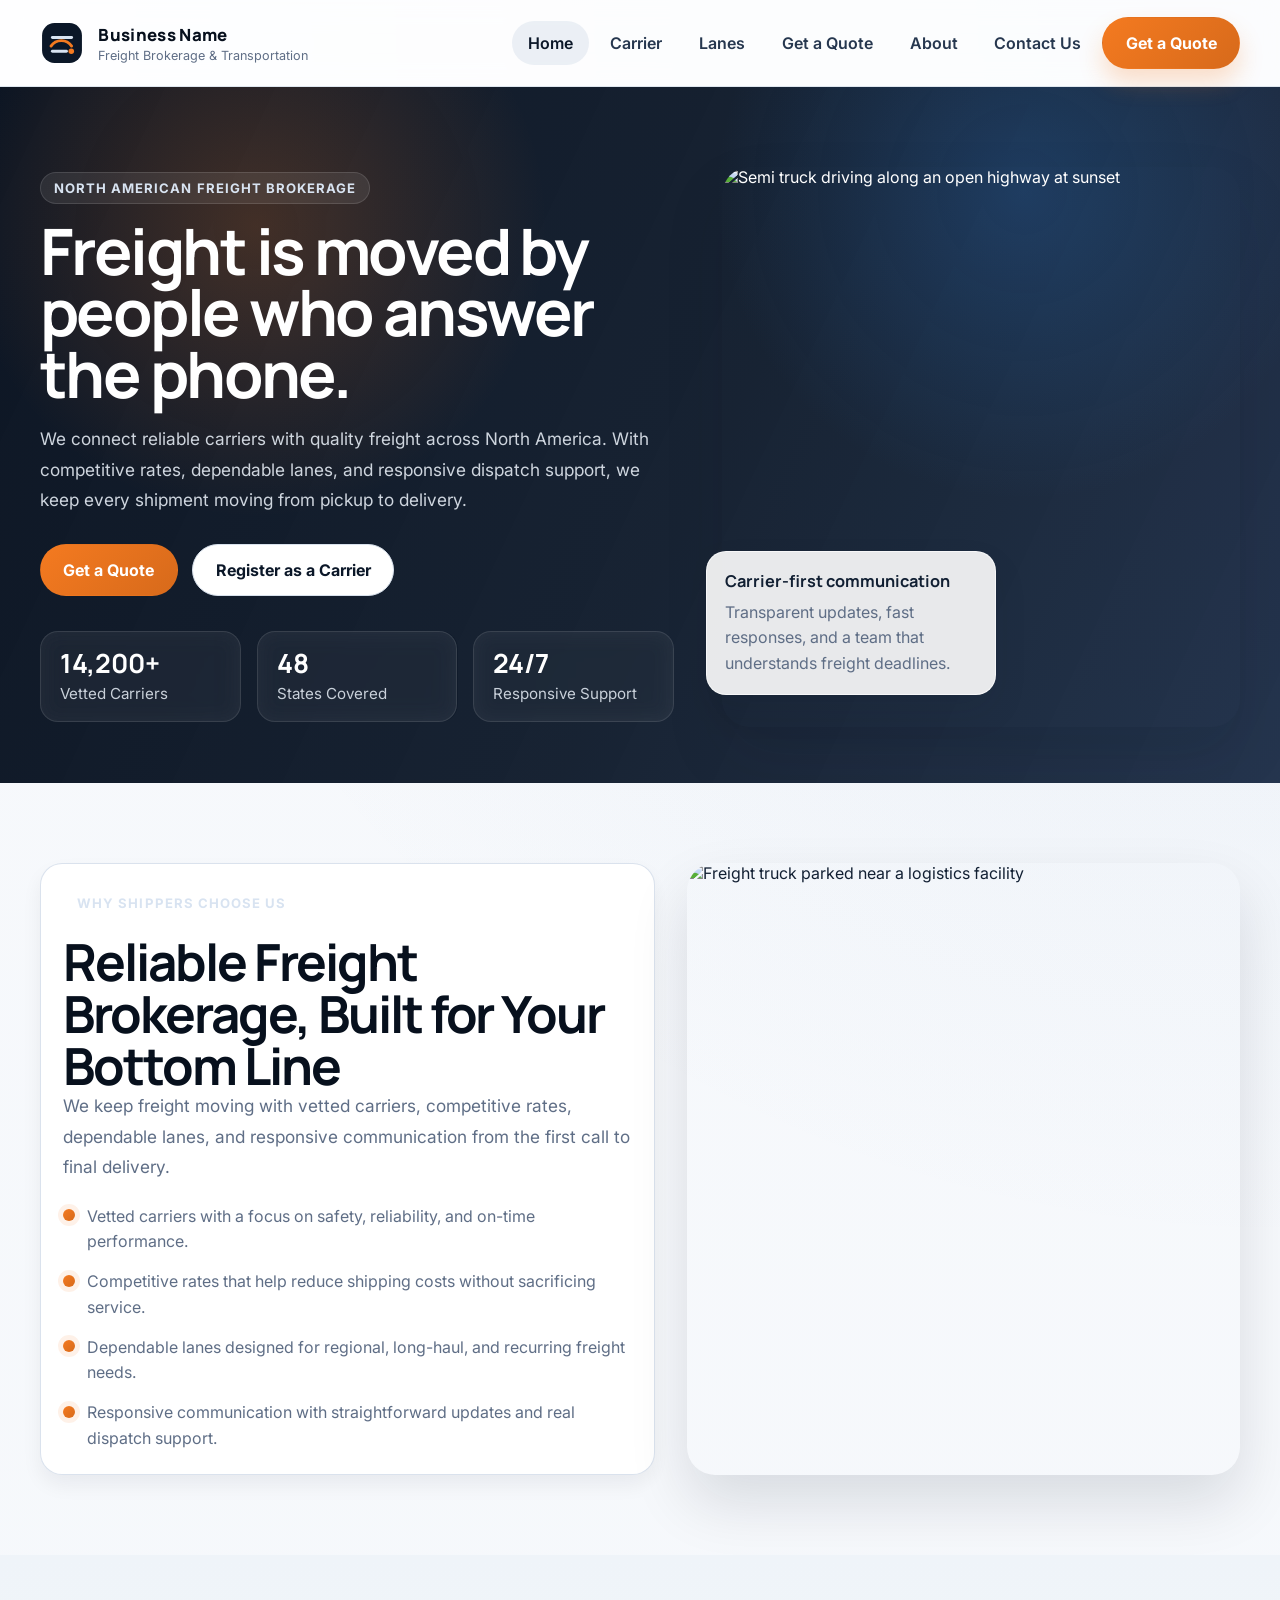
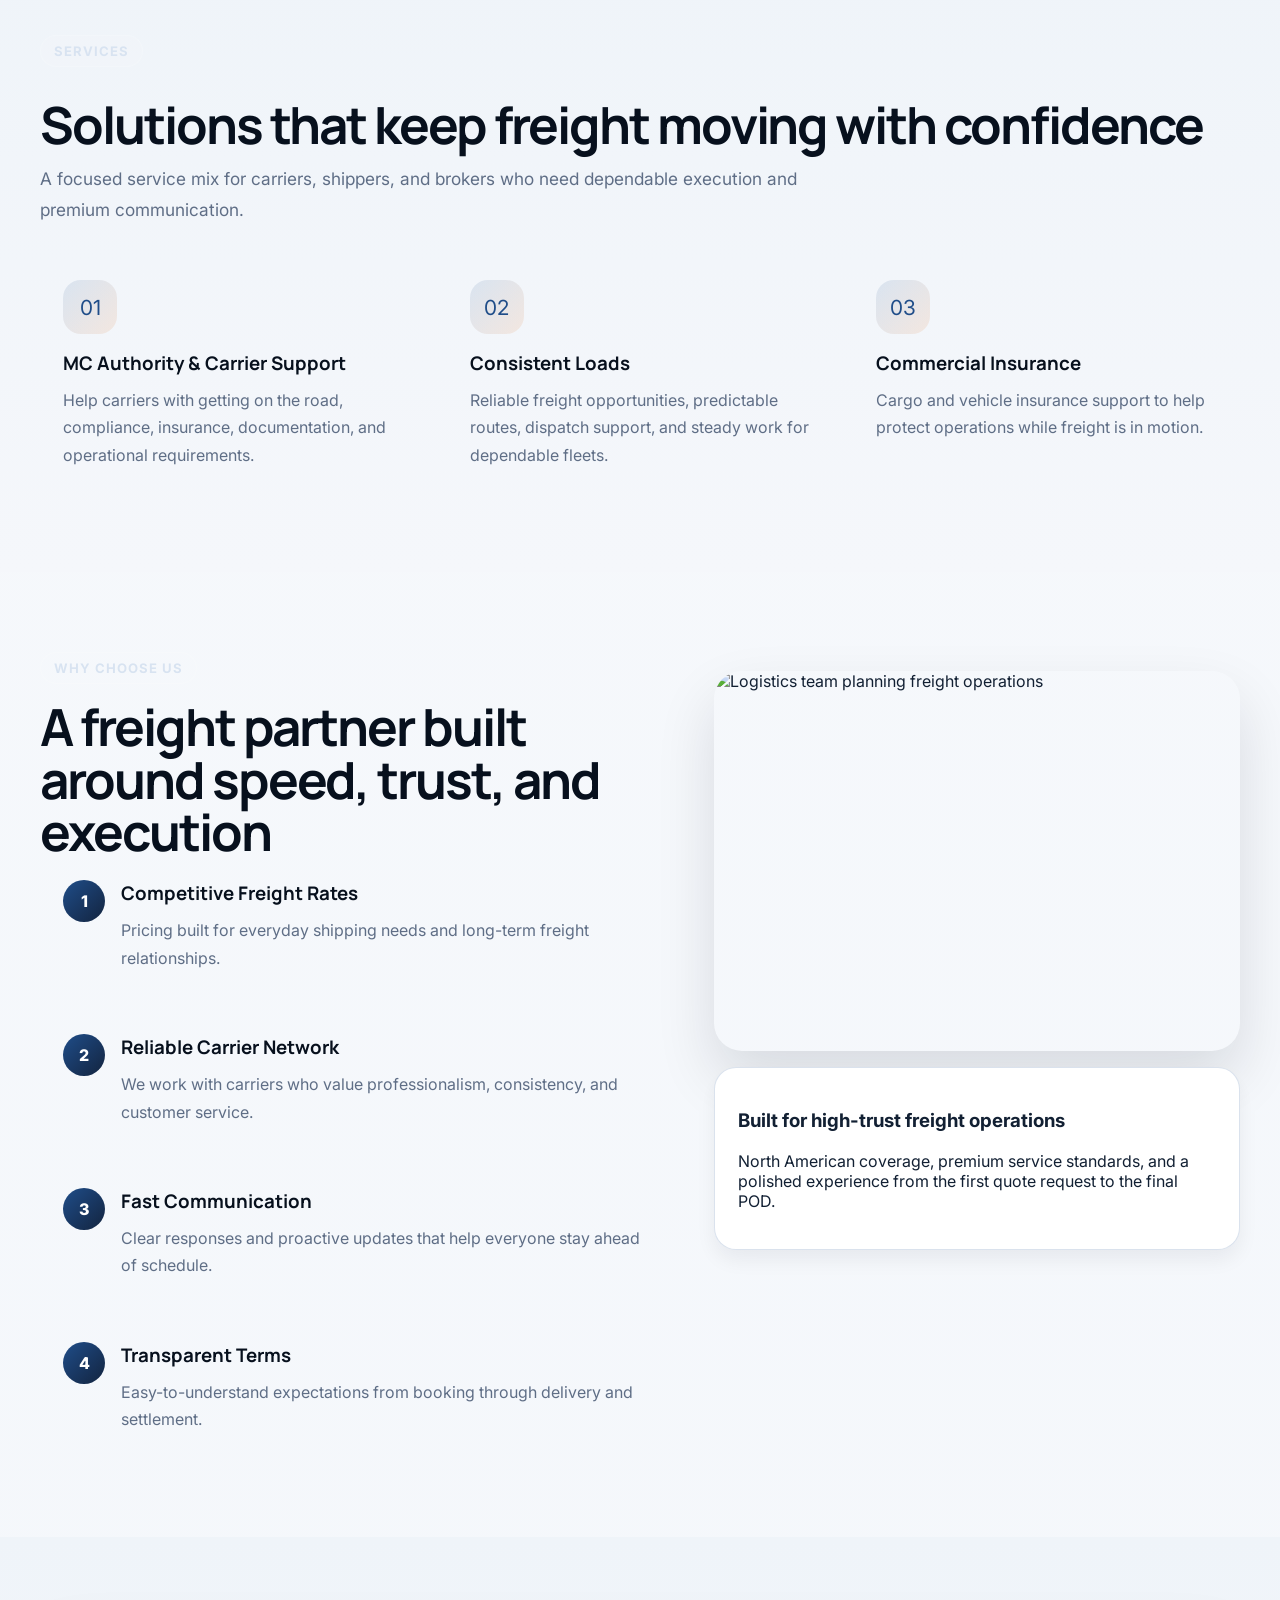
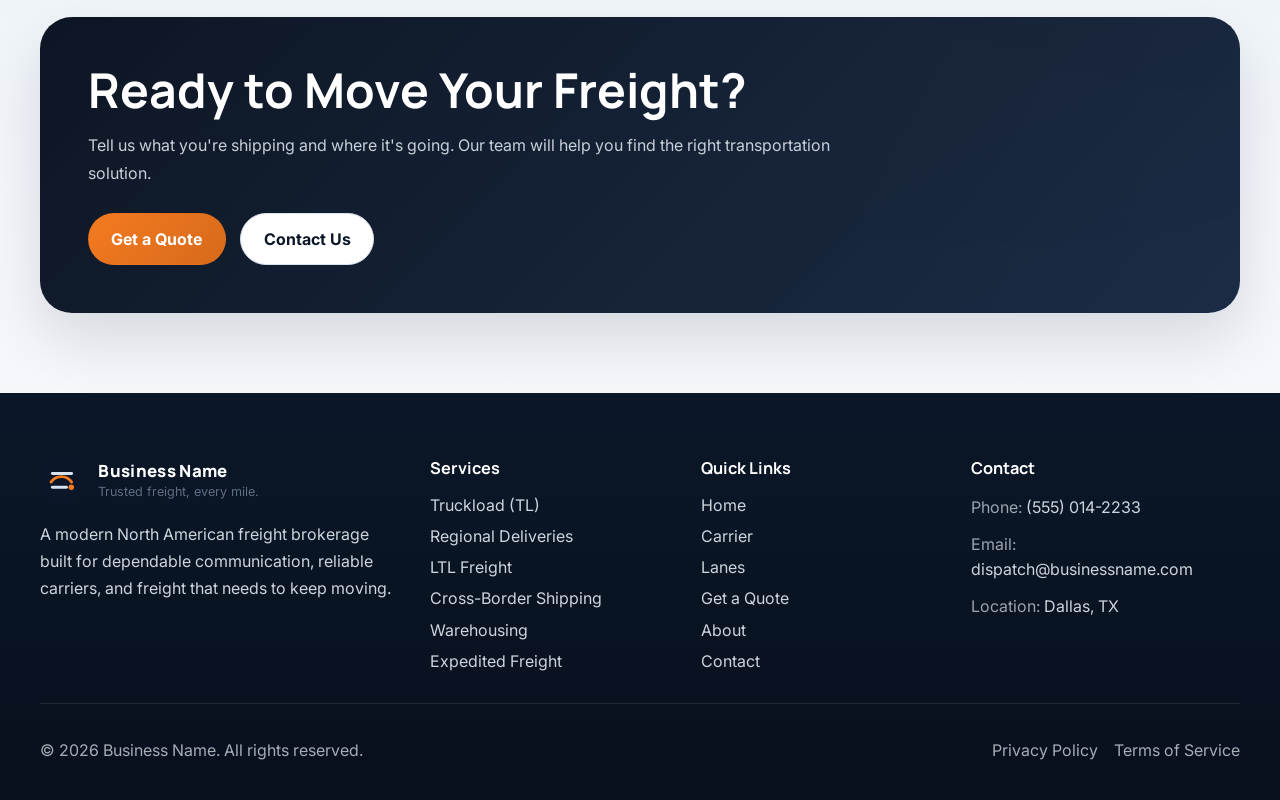
==== index.html @ 08872d6c "Initial Files" ====
<!doctype html>
<html lang="en">
<head>
  <meta charset="utf-8">
  <meta name="viewport" content="width=device-width, initial-scale=1">
  <title>Business Name | Freight Brokerage & Transportation</title>
  <meta name="description" content="Business Name is a modern freight brokerage and transportation company connecting reliable carriers with quality freight across North America.">
  <link rel="preconnect" href="https://fonts.googleapis.com">
  <link rel="preconnect" href="https://fonts.gstatic.com" crossorigin>
  <link href="https://fonts.googleapis.com/css2?family=Inter:wght@400;500;600;700;800&family=Manrope:wght@600;700;800&display=swap" rel="stylesheet">
  <link rel="stylesheet" href="css/style.css">
  <link rel="stylesheet" href="css/animations.css">
  <link rel="stylesheet" href="css/responsive.css">
</head>
<body data-page="home">
  <a class="sr-only" href="#main-content">Skip to content</a>
  <div data-site-header></div>

  <main id="main-content">
    <section class="hero">
      <div class="container hero__inner">
        <div data-reveal>
          <span class="hero__eyebrow">North American Freight Brokerage</span>
          <h1 class="hero__title">Freight is moved by people who answer the phone.</h1>
          <p class="hero__lead">
            We connect reliable carriers with quality freight across North America. With competitive rates, dependable lanes, and responsive dispatch support, we keep every shipment moving from pickup to delivery.
          </p>
          <div class="hero__actions">
            <a class="button button--accent" href="book-lane.html">Get a Quote</a>
            <a class="button button--secondary" href="carrier.html">Register as a Carrier</a>
          </div>
          <div class="hero__stats" aria-label="Company highlights">
            <div class="stat-card">
              <strong>14,200+</strong>
              <span>Vetted Carriers</span>
            </div>
            <div class="stat-card">
              <strong>48</strong>
              <span>States Covered</span>
            </div>
            <div class="stat-card">
              <strong>24/7</strong>
              <span>Responsive Support</span>
            </div>
          </div>
        </div>

        <div class="hero__media" data-reveal>
          <img class="hero__image" src="https://images.unsplash.com/photo-1501700493788-fa1a4fc9fe62?auto=format&fit=crop&w=1200&q=80" alt="Semi truck driving along an open highway at sunset" loading="eager">
          <div class="hero__card">
            <h3>Carrier-first communication</h3>
            <p>Transparent updates, fast responses, and a team that understands freight deadlines.</p>
          </div>
        </div>
      </div>
    </section>

    <section class="section">
      <div class="container intro-grid">
        <div class="intro-panel" data-reveal>
          <span class="section__eyebrow">Why shippers choose us</span>
          <h2 class="section__title">Reliable Freight Brokerage, Built for Your Bottom Line</h2>
          <p class="section__lead">
            We keep freight moving with vetted carriers, competitive rates, dependable lanes, and responsive communication from the first call to final delivery.
          </p>
          <ul class="bullets">
            <li>Vetted carriers with a focus on safety, reliability, and on-time performance.</li>
            <li>Competitive rates that help reduce shipping costs without sacrificing service.</li>
            <li>Dependable lanes designed for regional, long-haul, and recurring freight needs.</li>
            <li>Responsive communication with straightforward updates and real dispatch support.</li>
          </ul>
        </div>
        <img class="intro-image" src="https://images.unsplash.com/photo-1464226184884-fa280b87c399?auto=format&fit=crop&w=1200&q=80" alt="Freight truck parked near a logistics facility" loading="lazy" data-reveal>
      </div>
    </section>

    <section class="section section--muted">
      <div class="container">
        <div class="section__header" data-reveal>
          <span class="section__eyebrow">Services</span>
          <h2 class="section__title">Solutions that keep freight moving with confidence</h2>
          <p class="section__lead">A focused service mix for carriers, shippers, and brokers who need dependable execution and premium communication.</p>
        </div>
        <div class="cards-grid">
          <article class="service-card" data-reveal>
            <div class="service-card__icon">01</div>
            <h3>MC Authority & Carrier Support</h3>
            <p>Help carriers with getting on the road, compliance, insurance, documentation, and operational requirements.</p>
          </article>
          <article class="service-card" data-reveal>
            <div class="service-card__icon">02</div>
            <h3>Consistent Loads</h3>
            <p>Reliable freight opportunities, predictable routes, dispatch support, and steady work for dependable fleets.</p>
          </article>
          <article class="service-card" data-reveal>
            <div class="service-card__icon">03</div>
            <h3>Commercial Insurance</h3>
            <p>Cargo and vehicle insurance support to help protect operations while freight is in motion.</p>
          </article>
        </div>
      </div>
    </section>

    <section class="section">
      <div class="container feature-layout">
        <div data-reveal>
          <span class="section__eyebrow">Why choose us</span>
          <h2 class="section__title">A freight partner built around speed, trust, and execution</h2>
          <div class="advantage-list">
            <article class="advantage-card">
              <span class="advantage-card__index">1</span>
              <div>
                <h3>Competitive Freight Rates</h3>
                <p>Pricing built for everyday shipping needs and long-term freight relationships.</p>
              </div>
            </article>
            <article class="advantage-card">
              <span class="advantage-card__index">2</span>
              <div>
                <h3>Reliable Carrier Network</h3>
                <p>We work with carriers who value professionalism, consistency, and customer service.</p>
              </div>
            </article>
            <article class="advantage-card">
              <span class="advantage-card__index">3</span>
              <div>
                <h3>Fast Communication</h3>
                <p>Clear responses and proactive updates that help everyone stay ahead of schedule.</p>
              </div>
            </article>
            <article class="advantage-card">
              <span class="advantage-card__index">4</span>
              <div>
                <h3>Transparent Terms</h3>
                <p>Easy-to-understand expectations from booking through delivery and settlement.</p>
              </div>
            </article>
          </div>
        </div>
        <div data-reveal>
          <img class="feature-image" src="https://images.unsplash.com/photo-1504384308090-c894fdcc538d?auto=format&fit=crop&w=1200&q=80" alt="Logistics team planning freight operations" loading="lazy">
          <div class="info-panel" style="margin-top: 1rem;">
            <h3>Built for high-trust freight operations</h3>
            <p>North American coverage, premium service standards, and a polished experience from the first quote request to the final POD.</p>
          </div>
        </div>
      </div>
    </section>

    <section class="section section--muted">
      <div class="container">
        <div class="cta-block" data-reveal>
          <h2>Ready to Move Your Freight?</h2>
          <p>Tell us what you're shipping and where it's going. Our team will help you find the right transportation solution.</p>
          <div class="cta-block__actions">
            <a class="button button--accent" href="book-lane.html">Get a Quote</a>
            <a class="button button--secondary" href="contact.html">Contact Us</a>
          </div>
        </div>
      </div>
    </section>
  </main>

  <div data-site-footer></div>

  <script src="js/data.js"></script>
  <script src="js/main.js"></script>
</body>
</html>
---- css/style.css ----
:root {
  --bg: #f4f7fb;
  --surface: #ffffff;
  --surface-2: #edf2f8;
  --text: #122033;
  --muted: #5f6e86;
  --line: #d8e1ec;
  --navy-950: #07101d;
  --navy-900: #0b1728;
  --navy-800: #13243f;
  --blue-700: #1f4d89;
  --blue-600: #2563a9;
  --orange-600: #d76a1b;
  --orange-500: #f47a20;
  --green-600: #1c8f5f;
  --shadow-lg: 0 28px 60px rgba(8, 17, 31, 0.12);
  --shadow-md: 0 16px 34px rgba(8, 17, 31, 0.09);
  --shadow-sm: 0 10px 20px rgba(8, 17, 31, 0.06);
  --radius-xl: 28px;
  --radius-lg: 22px;
  --radius-md: 16px;
  --radius-sm: 12px;
  --container: 1200px;
}

* {
  box-sizing: border-box;
}

html {
  scroll-behavior: smooth;
}

body {
  margin: 0;
  font-family: "Inter", sans-serif;
  color: var(--text);
  background:
    radial-gradient(circle at top right, rgba(37, 99, 169, 0.08), transparent 30%),
    linear-gradient(180deg, #f7f9fc 0%, #f4f7fb 100%);
  min-height: 100vh;
}

body.nav-open {
  overflow: hidden;
}

img {
  max-width: 100%;
  display: block;
}

a {
  color: inherit;
  text-decoration: none;
}

button,
input,
select,
textarea {
  font: inherit;
}

button {
  cursor: pointer;
}

.sr-only {
  position: absolute;
  width: 1px;
  height: 1px;
  padding: 0;
  margin: -1px;
  overflow: hidden;
  clip: rect(0, 0, 0, 0);
  border: 0;
}

.container {
  width: min(calc(100% - 2rem), var(--container));
  margin: 0 auto;
}

.site-header {
  position: sticky;
  top: 0;
  z-index: 1000;
  background: rgba(255, 255, 255, 0.82);
  backdrop-filter: blur(14px);
  border-bottom: 1px solid rgba(216, 225, 236, 0.8);
}

.header__inner {
  display: flex;
  align-items: center;
  gap: 1rem;
  min-height: 86px;
}

.brand {
  display: inline-flex;
  align-items: center;
  gap: 0.9rem;
  min-width: 0;
}

.brand__mark {
  flex: 0 0 auto;
}

.brand__text {
  display: flex;
  flex-direction: column;
  gap: 0.1rem;
  min-width: 0;
}

.brand__name {
  font-family: "Manrope", sans-serif;
  font-size: 1.05rem;
  font-weight: 800;
  letter-spacing: 0.02em;
  color: var(--navy-950);
}

.brand__tag {
  font-size: 0.79rem;
  color: var(--muted);
}

.nav {
  margin-left: auto;
}

.nav__list {
  display: flex;
  align-items: center;
  gap: 0.3rem;
  list-style: none;
  padding: 0;
  margin: 0;
}

.nav__link {
  display: inline-flex;
  align-items: center;
  justify-content: center;
  padding: 0.75rem 1rem;
  border-radius: 999px;
  color: #26374f;
  font-weight: 600;
  transition: color 180ms ease, background-color 180ms ease, transform 180ms ease;
}

.nav__link:hover,
.nav__link:focus-visible,
.nav__link.is-active {
  background: rgba(31, 77, 137, 0.08);
  color: var(--navy-900);
}

.nav__cta {
  box-shadow: 0 14px 24px rgba(244, 122, 32, 0.24);
}

.nav-toggle {
  display: none;
  margin-left: auto;
  width: 48px;
  height: 48px;
  padding: 0;
  border: 1px solid var(--line);
  border-radius: 14px;
  background: var(--surface);
  align-items: center;
  justify-content: center;
  gap: 4px;
  flex-direction: column;
}

.nav-toggle__bar {
  width: 18px;
  height: 2px;
  border-radius: 99px;
  background: var(--navy-900);
}

.button {
  display: inline-flex;
  align-items: center;
  justify-content: center;
  min-height: 52px;
  padding: 0.9rem 1.4rem;
  border-radius: 999px;
  border: 1px solid transparent;
  font-weight: 700;
  transition: transform 180ms ease, box-shadow 180ms ease, background-color 180ms ease, border-color 180ms ease;
}

.button:hover,
.button:focus-visible {
  transform: translateY(-1px);
}

.button--accent {
  color: #fff;
  background: linear-gradient(135deg, var(--orange-500), var(--orange-600));
}

.button--accent:hover,
.button--accent:focus-visible {
  box-shadow: 0 18px 30px rgba(244, 122, 32, 0.28);
}

.button--secondary {
  color: var(--navy-900);
  background: #fff;
  border-color: var(--line);
}

.hero {
  position: relative;
  overflow: hidden;
  padding: 5rem 0 3.5rem;
  background:
    linear-gradient(115deg, rgba(8, 17, 31, 0.98) 0%, rgba(11, 23, 40, 0.95) 55%, rgba(19, 36, 63, 0.92) 100%);
  color: #fff;
}

.hero::before {
  content: "";
  position: absolute;
  inset: 0;
  background:
    radial-gradient(circle at 20% 20%, rgba(244, 122, 32, 0.22), transparent 25%),
    radial-gradient(circle at 80% 15%, rgba(37, 99, 169, 0.35), transparent 26%);
  pointer-events: none;
}

.hero__inner {
  position: relative;
  display: grid;
  grid-template-columns: minmax(0, 1.1fr) minmax(340px, 0.9fr);
  gap: 3rem;
  align-items: center;
}

.hero__eyebrow,
.section__eyebrow {
  display: inline-flex;
  align-items: center;
  gap: 0.5rem;
  padding: 0.45rem 0.8rem;
  border-radius: 999px;
  width: fit-content;
  background: rgba(255, 255, 255, 0.08);
  border: 1px solid rgba(255, 255, 255, 0.12);
  color: #d8e3f1;
  font-size: 0.82rem;
  font-weight: 700;
  letter-spacing: 0.08em;
  text-transform: uppercase;
}

.hero__title,
.section__title {
  margin: 1rem 0 0;
  font-family: "Manrope", sans-serif;
  font-size: clamp(2.35rem, 5vw, 4.9rem);
  line-height: 0.96;
  letter-spacing: -0.04em;
}

.hero__lead,
.section__lead {
  max-width: 42rem;
  margin: 1.25rem 0 0;
  font-size: 1.08rem;
  line-height: 1.75;
  color: rgba(232, 239, 247, 0.88);
}

.hero__actions {
  display: flex;
  flex-wrap: wrap;
  gap: 0.9rem;
  margin-top: 1.8rem;
}

.hero__stats {
  display: grid;
  grid-template-columns: repeat(3, minmax(0, 1fr));
  gap: 1rem;
  margin-top: 2.2rem;
}

.stat-card {
  padding: 1.15rem 1.2rem;
  border-radius: 18px;
  background: rgba(255, 255, 255, 0.08);
  border: 1px solid rgba(255, 255, 255, 0.1);
  backdrop-filter: blur(10px);
}

.stat-card strong {
  display: block;
  font-family: "Manrope", sans-serif;
  font-size: 1.65rem;
  line-height: 1;
}

.stat-card span {
  display: block;
  margin-top: 0.45rem;
  color: rgba(232, 239, 247, 0.85);
  font-size: 0.95rem;
}

.hero__media {
  position: relative;
  min-height: 560px;
}

.hero__image {
  width: 100%;
  height: 100%;
  min-height: 560px;
  object-fit: cover;
  border-radius: var(--radius-xl);
  box-shadow: var(--shadow-lg);
}

.hero__card {
  position: absolute;
  left: -1rem;
  bottom: 2rem;
  width: min(290px, 88%);
  padding: 1.1rem 1.15rem;
  border-radius: 20px;
  background: rgba(255, 255, 255, 0.9);
  color: var(--text);
  box-shadow: var(--shadow-md);
  border: 1px solid rgba(255, 255, 255, 0.7);
}

.hero__card h3 {
  margin: 0;
  font-family: "Manrope", sans-serif;
  font-size: 1.02rem;
}

.hero__card p {
  margin: 0.5rem 0 0;
  line-height: 1.6;
  color: var(--muted);
}

.section {
  padding: 5rem 0;
}

.section--muted {
  background: linear-gradient(180deg, #eff4f9 0%, #f5f7fb 100%);
}

.section__header {
  display: grid;
  gap: 0.9rem;
  margin-bottom: 2rem;
}

.section__title {
  color: var(--navy-950);
  font-size: clamp(2rem, 4vw, 3.4rem);
  line-height: 1.02;
}

.section__lead {
  color: var(--muted);
  max-width: 50rem;
  margin: 0;
}

.intro-grid {
  display: grid;
  grid-template-columns: 1fr 0.9fr;
  gap: 2rem;
  align-items: center;
}

.intro-panel,
.feature-panel,
.form-panel,
.info-panel,
.lane-tools,
.lane-card,
.vehicle-card,
.contact-card {
  background: var(--surface);
  border: 1px solid rgba(216, 225, 236, 0.95);
  border-radius: var(--radius-lg);
  box-shadow: var(--shadow-sm);
}

.intro-panel,
.feature-panel,
.form-panel,
.info-panel {
  padding: 1.4rem;
}

.bullets {
  display: grid;
  gap: 0.9rem;
  margin: 1.35rem 0 0;
  padding: 0;
  list-style: none;
}

.bullets li {
  display: flex;
  gap: 0.75rem;
  align-items: flex-start;
  line-height: 1.6;
  color: var(--muted);
}

.bullets li::before {
  content: "";
  flex: 0 0 auto;
  width: 12px;
  height: 12px;
  margin-top: 0.35rem;
  border-radius: 50%;
  background: linear-gradient(135deg, var(--orange-500), var(--orange-600));
  box-shadow: 0 0 0 5px rgba(244, 122, 32, 0.1);
}

.intro-image {
  height: 100%;
  min-height: 420px;
  border-radius: var(--radius-xl);
  object-fit: cover;
  box-shadow: var(--shadow-lg);
}

.cards-grid {
  display: grid;
  grid-template-columns: repeat(3, minmax(0, 1fr));
  gap: 1.2rem;
}

.service-card,
.advantage-card,
.vehicle-card,
.contact-card,
.lane-card {
  padding: 1.45rem;
  transition: transform 180ms ease, box-shadow 180ms ease;
}

.service-card:hover,
.advantage-card:hover,
.vehicle-card:hover,
.contact-card:hover,
.lane-card:hover {
  transform: translateY(-4px);
  box-shadow: var(--shadow-md);
}

.service-card__icon {
  display: inline-flex;
  align-items: center;
  justify-content: center;
  width: 54px;
  height: 54px;
  border-radius: 18px;
  background: linear-gradient(135deg, rgba(37, 99, 169, 0.12), rgba(244, 122, 32, 0.12));
  color: var(--blue-700);
  font-size: 1.3rem;
  margin-bottom: 1rem;
}

.service-card h3,
.advantage-card h3,
.vehicle-card h3,
.contact-card h3,
.lane-card h3,
.info-card h3 {
  margin: 0;
  font-family: "Manrope", sans-serif;
  color: var(--navy-950);
}

.service-card p,
.advantage-card p,
.vehicle-card p,
.contact-card p,
.lane-card p,
.info-card p {
  margin: 0.7rem 0 0;
  line-height: 1.7;
  color: var(--muted);
}

.feature-layout {
  display: grid;
  grid-template-columns: 1.1fr 0.9fr;
  gap: 2rem;
  align-items: start;
}

.advantage-list {
  display: grid;
  gap: 1rem;
}

.advantage-card {
  display: grid;
  grid-template-columns: auto 1fr;
  gap: 1rem;
  align-items: start;
}

.advantage-card__index {
  width: 42px;
  height: 42px;
  border-radius: 50%;
  display: inline-flex;
  align-items: center;
  justify-content: center;
  font-weight: 800;
  color: #fff;
  background: linear-gradient(135deg, var(--blue-700), var(--navy-800));
}

.feature-image {
  margin-top: 1.2rem;
  width: 100%;
  height: 380px;
  object-fit: cover;
  border-radius: var(--radius-xl);
  box-shadow: var(--shadow-lg);
}

.cta-block {
  padding: 3rem;
  border-radius: calc(var(--radius-xl) + 4px);
  background:
    linear-gradient(135deg, rgba(8, 17, 31, 0.98), rgba(19, 36, 63, 0.96)),
    radial-gradient(circle at top right, rgba(244, 122, 32, 0.22), transparent 35%);
  color: #fff;
  box-shadow: var(--shadow-lg);
}

.cta-block h2 {
  margin: 0;
  font-family: "Manrope", sans-serif;
  font-size: clamp(2rem, 4vw, 3rem);
  line-height: 1.05;
}

.cta-block p {
  max-width: 48rem;
  margin: 1rem 0 0;
  color: rgba(232, 239, 247, 0.85);
  line-height: 1.75;
}

.cta-block__actions {
  display: flex;
  flex-wrap: wrap;
  gap: 0.9rem;
  margin-top: 1.6rem;
}

.page-hero {
  padding: 4.2rem 0 2.8rem;
  background:
    linear-gradient(115deg, rgba(8, 17, 31, 0.98) 0%, rgba(11, 23, 40, 0.95) 55%, rgba(19, 36, 63, 0.92) 100%);
  color: #fff;
}

.page-hero__inner {
  display: grid;
  grid-template-columns: minmax(0, 1.05fr) minmax(280px, 0.95fr);
  gap: 2rem;
  align-items: center;
}

.page-hero__title {
  margin: 0;
  font-family: "Manrope", sans-serif;
  font-size: clamp(2.4rem, 5vw, 4.3rem);
  line-height: 0.98;
  letter-spacing: -0.04em;
}

.page-hero__subtitle {
  margin: 1rem 0 0;
  color: rgba(232, 239, 247, 0.88);
  line-height: 1.75;
  max-width: 42rem;
  font-size: 1.06rem;
}

.page-hero__panel {
  padding: 1.4rem;
  border-radius: var(--radius-xl);
  background: rgba(255, 255, 255, 0.08);
  border: 1px solid rgba(255, 255, 255, 0.12);
}

.page-hero__panel img {
  width: 100%;
  height: 290px;
  border-radius: 22px;
  object-fit: cover;
}

.lane-tools {
  padding: 1.2rem;
  margin-bottom: 1.4rem;
}

.lane-tools__grid {
  display: grid;
  grid-template-columns: 1.4fr 0.6fr 0.7fr 0.7fr 0.6fr auto;
  gap: 0.8rem;
  align-items: end;
}

.field label,
.form-field label,
.upload-field label {
  display: block;
  margin-bottom: 0.45rem;
  font-size: 0.92rem;
  font-weight: 700;
  color: var(--navy-900);
}

.field input,
.field select,
.form-field input,
.form-field select,
.form-field textarea {
  width: 100%;
  min-height: 52px;
  padding: 0.85rem 1rem;
  border-radius: 14px;
  border: 1px solid var(--line);
  background: #fff;
  color: var(--text);
  transition: border-color 180ms ease, box-shadow 180ms ease;
}

.field input:focus,
.field select:focus,
.form-field input:focus,
.form-field select:focus,
.form-field textarea:focus {
  outline: none;
  border-color: rgba(37, 99, 169, 0.6);
  box-shadow: 0 0 0 4px rgba(37, 99, 169, 0.12);
}

.field input::placeholder,
.form-field input::placeholder,
.form-field textarea::placeholder {
  color: #8a96a9;
}

.lane-grid {
  display: grid;
  grid-template-columns: repeat(3, minmax(0, 1fr));
  gap: 1.2rem;
}

.lane-card {
  display: flex;
  flex-direction: column;
  gap: 1rem;
}

.lane-card__top {
  display: flex;
  justify-content: space-between;
  gap: 1rem;
  align-items: center;
}

.lane-card__badge {
  display: inline-flex;
  align-items: center;
  gap: 0.4rem;
  padding: 0.45rem 0.8rem;
  border-radius: 999px;
  background: rgba(31, 77, 137, 0.08);
  color: var(--blue-700);
  font-weight: 800;
  font-size: 0.92rem;
}

.lane-card__rate {
  font-family: "Manrope", sans-serif;
  font-size: 1.35rem;
  font-weight: 800;
  color: var(--navy-950);
}

.lane-card__route {
  font-size: 1.1rem;
  line-height: 1.35;
}

.lane-card__route span {
  color: var(--orange-500);
}

.lane-card__meta {
  display: grid;
  grid-template-columns: repeat(3, minmax(0, 1fr));
  gap: 0.8rem;
}

.lane-card__meta div {
  padding: 0.85rem;
  border-radius: 16px;
  background: #f7f9fc;
}

.lane-card__meta span {
  display: block;
  font-size: 0.78rem;
  text-transform: uppercase;
  letter-spacing: 0.08em;
  color: var(--muted);
  margin-bottom: 0.35rem;
}

.lane-card__meta strong {
  display: block;
  font-size: 0.98rem;
  color: var(--navy-950);
}

.lane-card__button {
  width: 100%;
}

.form-grid {
  display: grid;
  grid-template-columns: repeat(2, minmax(0, 1fr));
  gap: 1rem;
}

.form-grid--single {
  grid-template-columns: 1fr;
}

.form-field--full {
  grid-column: 1 / -1;
}

.form-field textarea {
  min-height: 160px;
  resize: vertical;
}

.upload-field {
  margin-top: 1rem;
}

.upload-help {
  margin: 0.35rem 0 0;
  color: var(--muted);
  font-size: 0.9rem;
  line-height: 1.6;
}

.upload-input {
  padding: 0.75rem 0;
}

.form-actions {
  display: flex;
  flex-wrap: wrap;
  gap: 0.9rem;
  align-items: center;
  margin-top: 1.2rem;
}

.form-message {
  margin-top: 1rem;
  padding: 0.95rem 1rem;
  border-radius: 14px;
  font-weight: 600;
  line-height: 1.6;
}

.form-message--info {
  background: rgba(31, 77, 137, 0.08);
  color: var(--blue-700);
}

.form-message--success {
  background: rgba(28, 143, 95, 0.1);
  color: var(--green-600);
}

.form-message--error {
  background: rgba(215, 106, 27, 0.12);
  color: #9b4510;
}

.two-column {
  display: grid;
  grid-template-columns: 1.05fr 0.95fr;
  gap: 1.6rem;
  align-items: start;
}

.info-stack {
  display: grid;
  gap: 1rem;
}

.info-card {
  padding: 1.15rem 1.2rem;
  border-radius: var(--radius-lg);
  background: var(--surface);
  border: 1px solid var(--line);
  box-shadow: var(--shadow-sm);
}

.info-card span {
  display: block;
  margin-top: 0.35rem;
  color: var(--muted);
  line-height: 1.6;
}

.vehicle-card__image {
  width: 100%;
  height: 230px;
  border-radius: 18px;
  object-fit: cover;
  margin-bottom: 1rem;
}

.contact-grid {
  display: grid;
  grid-template-columns: 0.95fr 1.05fr;
  gap: 1.4rem;
}

.contact-card__list {
  list-style: none;
  padding: 0;
  margin: 1rem 0 0;
  display: grid;
  gap: 0.95rem;
}

.contact-card__list li {
  display: grid;
  gap: 0.3rem;
  padding: 0.95rem 1rem;
  border-radius: 16px;
  background: #f7f9fc;
}

.contact-card__list li span {
  font-size: 0.78rem;
  text-transform: uppercase;
  letter-spacing: 0.08em;
  color: var(--muted);
}

.contact-card__list strong {
  color: var(--navy-950);
}

.site-footer {
  padding: 4rem 0 1.5rem;
  background: linear-gradient(180deg, var(--navy-900) 0%, var(--navy-950) 100%);
  color: rgba(232, 239, 247, 0.88);
}

.footer__grid {
  display: grid;
  grid-template-columns: 1.2fr 0.8fr 0.8fr 0.9fr;
  gap: 2rem;
  padding-bottom: 2rem;
}

.brand--footer .brand__name,
.footer__heading {
  color: #fff;
}

.footer__copy {
  margin: 1rem 0 0;
  max-width: 34rem;
  line-height: 1.7;
}

.footer__heading {
  margin: 0;
  font-family: "Manrope", sans-serif;
  font-size: 1.02rem;
}

.footer__links,
.footer__contact {
  list-style: none;
  padding: 0;
  margin: 1rem 0 0;
  display: grid;
  gap: 0.7rem;
}

.footer__links a,
.footer__contact a {
  color: rgba(232, 239, 247, 0.88);
}

.footer__links a:hover,
.footer__contact a:hover,
.footer__legal a:hover {
  color: #fff;
}

.footer__contact li {
  line-height: 1.6;
}

.footer__contact span {
  color: rgba(232, 239, 247, 0.66);
}

.footer__bottom {
  display: flex;
  align-items: center;
  justify-content: space-between;
  gap: 1rem;
  padding-top: 1.25rem;
  border-top: 1px solid rgba(255, 255, 255, 0.1);
  color: rgba(232, 239, 247, 0.7);
}

.footer__legal {
  display: flex;
  gap: 1rem;
}

.footer__legal a {
  color: rgba(232, 239, 247, 0.7);
}

.section__subgrid {
  display: grid;
  grid-template-columns: repeat(2, minmax(0, 1fr));
  gap: 1.2rem;
}

.timeline {
  display: grid;
  gap: 1rem;
}

.timeline__item {
  padding: 1rem 1.1rem;
  border-radius: 16px;
  background: rgba(37, 99, 169, 0.06);
  border: 1px solid rgba(37, 99, 169, 0.1);
}

.timeline__item strong {
  display: block;
  color: var(--navy-950);
}

.timeline__item span {
  display: block;
  margin-top: 0.3rem;
  color: var(--muted);
  line-height: 1.6;
}

.trust-bar {
  display: flex;
  flex-wrap: wrap;
  gap: 0.75rem;
  margin-top: 1rem;
}

.trust-pill {
  padding: 0.55rem 0.85rem;
  border-radius: 999px;
  background: rgba(37, 99, 169, 0.08);
  color: var(--blue-700);
  font-weight: 700;
  font-size: 0.88rem;
}

.lane-summary {
  margin-top: 0.8rem;
  font-weight: 700;
  color: var(--blue-700);
}

.lane-section__summary {
  margin-bottom: 1rem;
}

.lane-section__summary-text {
  margin: 0;
  color: var(--muted);
  font-weight: 600;
}

.lane-empty {
  grid-column: 1 / -1;
  padding: 2rem;
  border-radius: var(--radius-lg);
  background: var(--surface);
  border: 1px dashed var(--line);
  box-shadow: var(--shadow-sm);
  text-align: center;
}

.lane-empty h3 {
  margin: 0;
  font-family: "Manrope", sans-serif;
  color: var(--navy-950);
}

.lane-empty p {
  margin: 0.75rem auto 0;
  max-width: 34rem;
  color: var(--muted);
  line-height: 1.7;
}
---- css/animations.css ----
@keyframes fadeUp {
  from {
    opacity: 0;
    transform: translateY(18px);
  }
  to {
    opacity: 1;
    transform: translateY(0);
  }
}

[data-reveal] {
  opacity: 0;
  transform: translateY(18px);
}

[data-reveal].is-visible {
  animation: fadeUp 700ms ease forwards;
}

.site-header,
.site-footer,
.hero,
.page-hero,
.section {
  animation: fadeUp 700ms ease both;
}
---- css/responsive.css ----
@media (max-width: 1100px) {
  .hero__inner,
  .page-hero__inner,
  .intro-grid,
  .feature-layout,
  .two-column,
  .contact-grid,
  .footer__grid,
  .lane-tools__grid {
    grid-template-columns: 1fr;
  }

  .cards-grid,
  .lane-grid {
    grid-template-columns: repeat(2, minmax(0, 1fr));
  }

  .hero__media {
    min-height: auto;
  }

  .hero__image {
    min-height: 420px;
  }
}

@media (max-width: 900px) {
  .header__inner {
    flex-wrap: wrap;
  }

  .nav-toggle {
    display: inline-flex;
  }

  .nav {
    width: 100%;
    order: 3;
    margin-left: 0;
    display: none;
  }

  .nav.is-open {
    display: block;
  }

  .nav__list {
    flex-direction: column;
    align-items: stretch;
    padding: 0 0 1rem;
  }

  .nav__link {
    justify-content: flex-start;
    padding: 0.9rem 1rem;
  }

  .nav__cta-wrap {
    padding-top: 0.2rem;
  }

  .hero {
    padding-top: 3.4rem;
  }

  .hero__stats {
    grid-template-columns: 1fr;
  }

  .section,
  .page-hero {
    padding-top: 3.4rem;
  }

  .cta-block {
    padding: 2rem;
  }

  .form-grid,
  .section__subgrid {
    grid-template-columns: 1fr;
  }
}

@media (max-width: 720px) {
  .container {
    width: min(calc(100% - 1.1rem), var(--container));
  }

  .hero__title,
  .section__title,
  .page-hero__title {
    font-size: clamp(2rem, 8vw, 3rem);
  }

  .hero__media {
    min-height: auto;
  }

  .hero__image {
    min-height: 320px;
  }

  .hero__card {
    position: static;
    width: 100%;
    margin-top: 1rem;
  }

  .cards-grid,
  .lane-grid {
    grid-template-columns: 1fr;
  }

  .lane-card__meta {
    grid-template-columns: 1fr;
  }

  .footer__bottom {
    flex-direction: column;
    align-items: flex-start;
  }
}

@media (max-width: 540px) {
  .button {
    width: 100%;
  }

  .hero__actions,
  .cta-block__actions {
    flex-direction: column;
  }

  .hero__actions .button,
  .cta-block__actions .button {
    width: 100%;
  }

  .lane-tools {
    padding: 1rem;
  }

  .form-panel,
  .info-panel,
  .intro-panel,
  .feature-panel {
    padding: 1.1rem;
  }
}
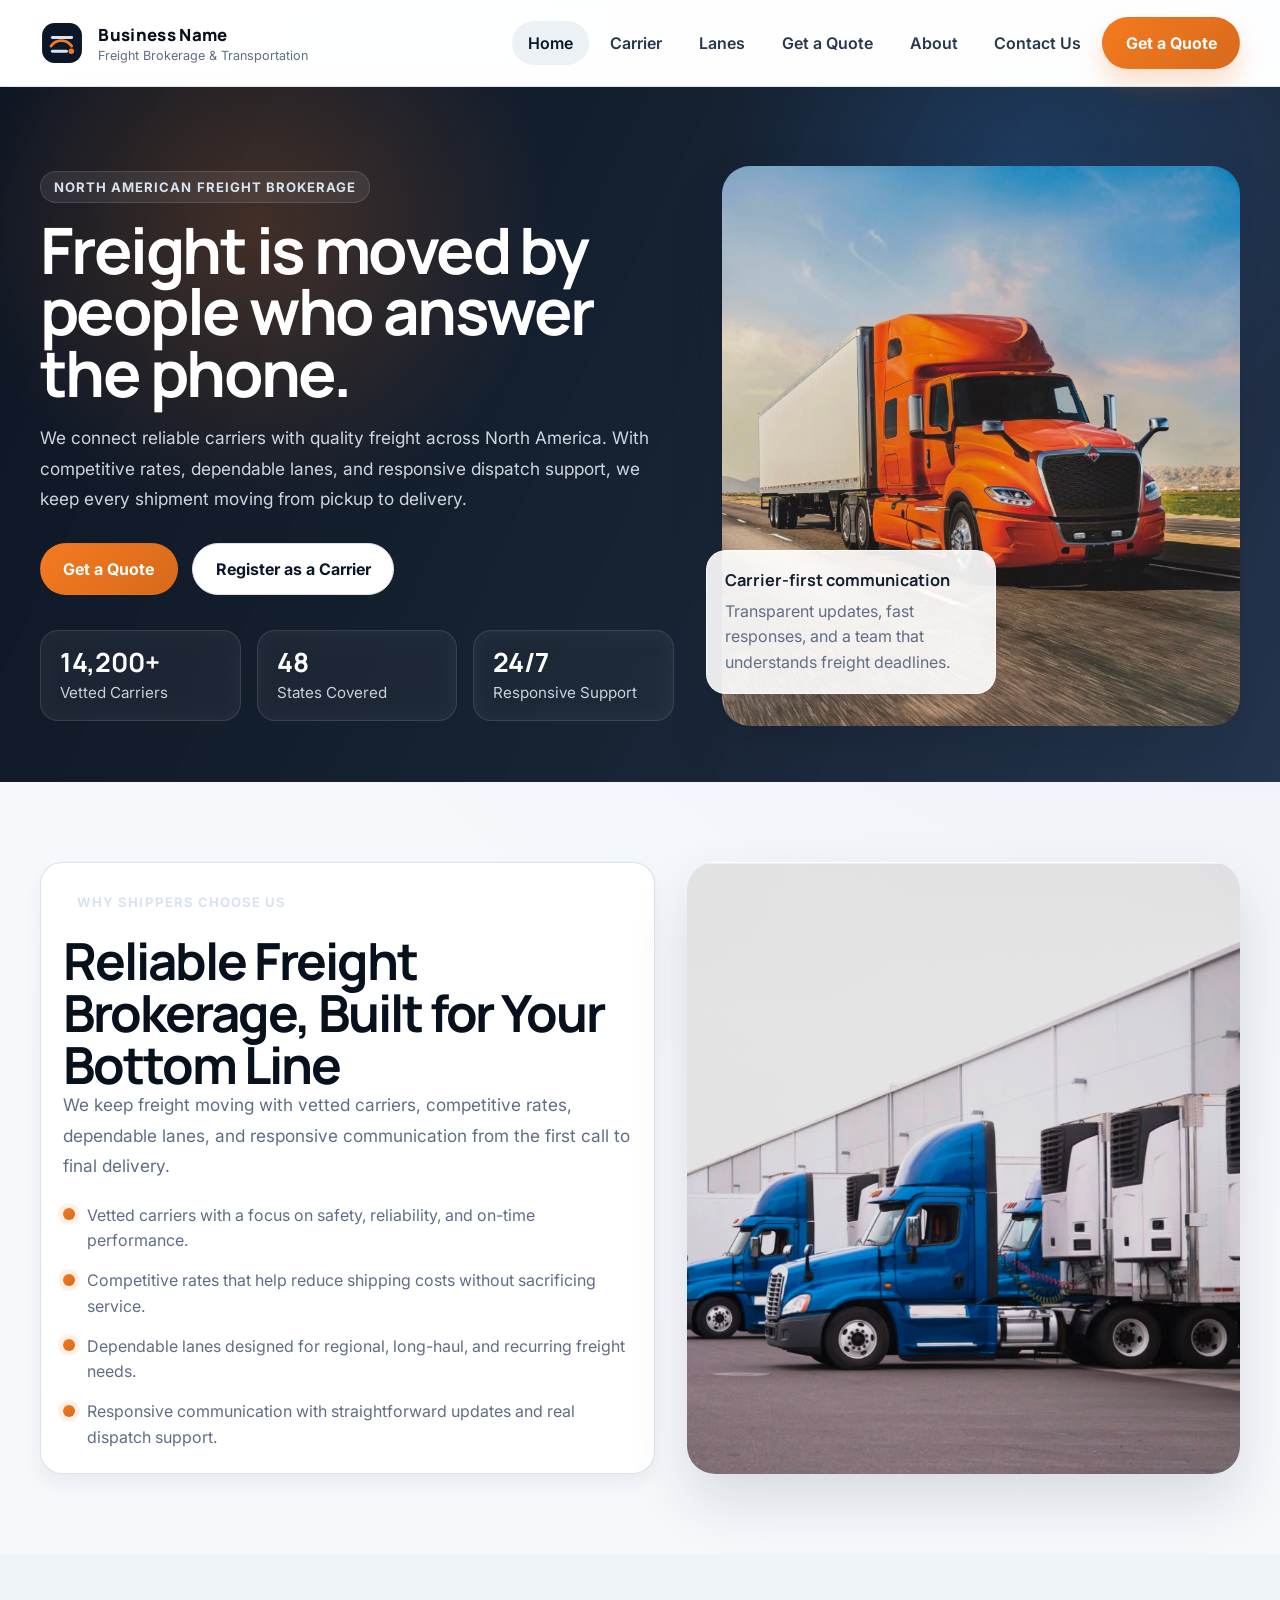
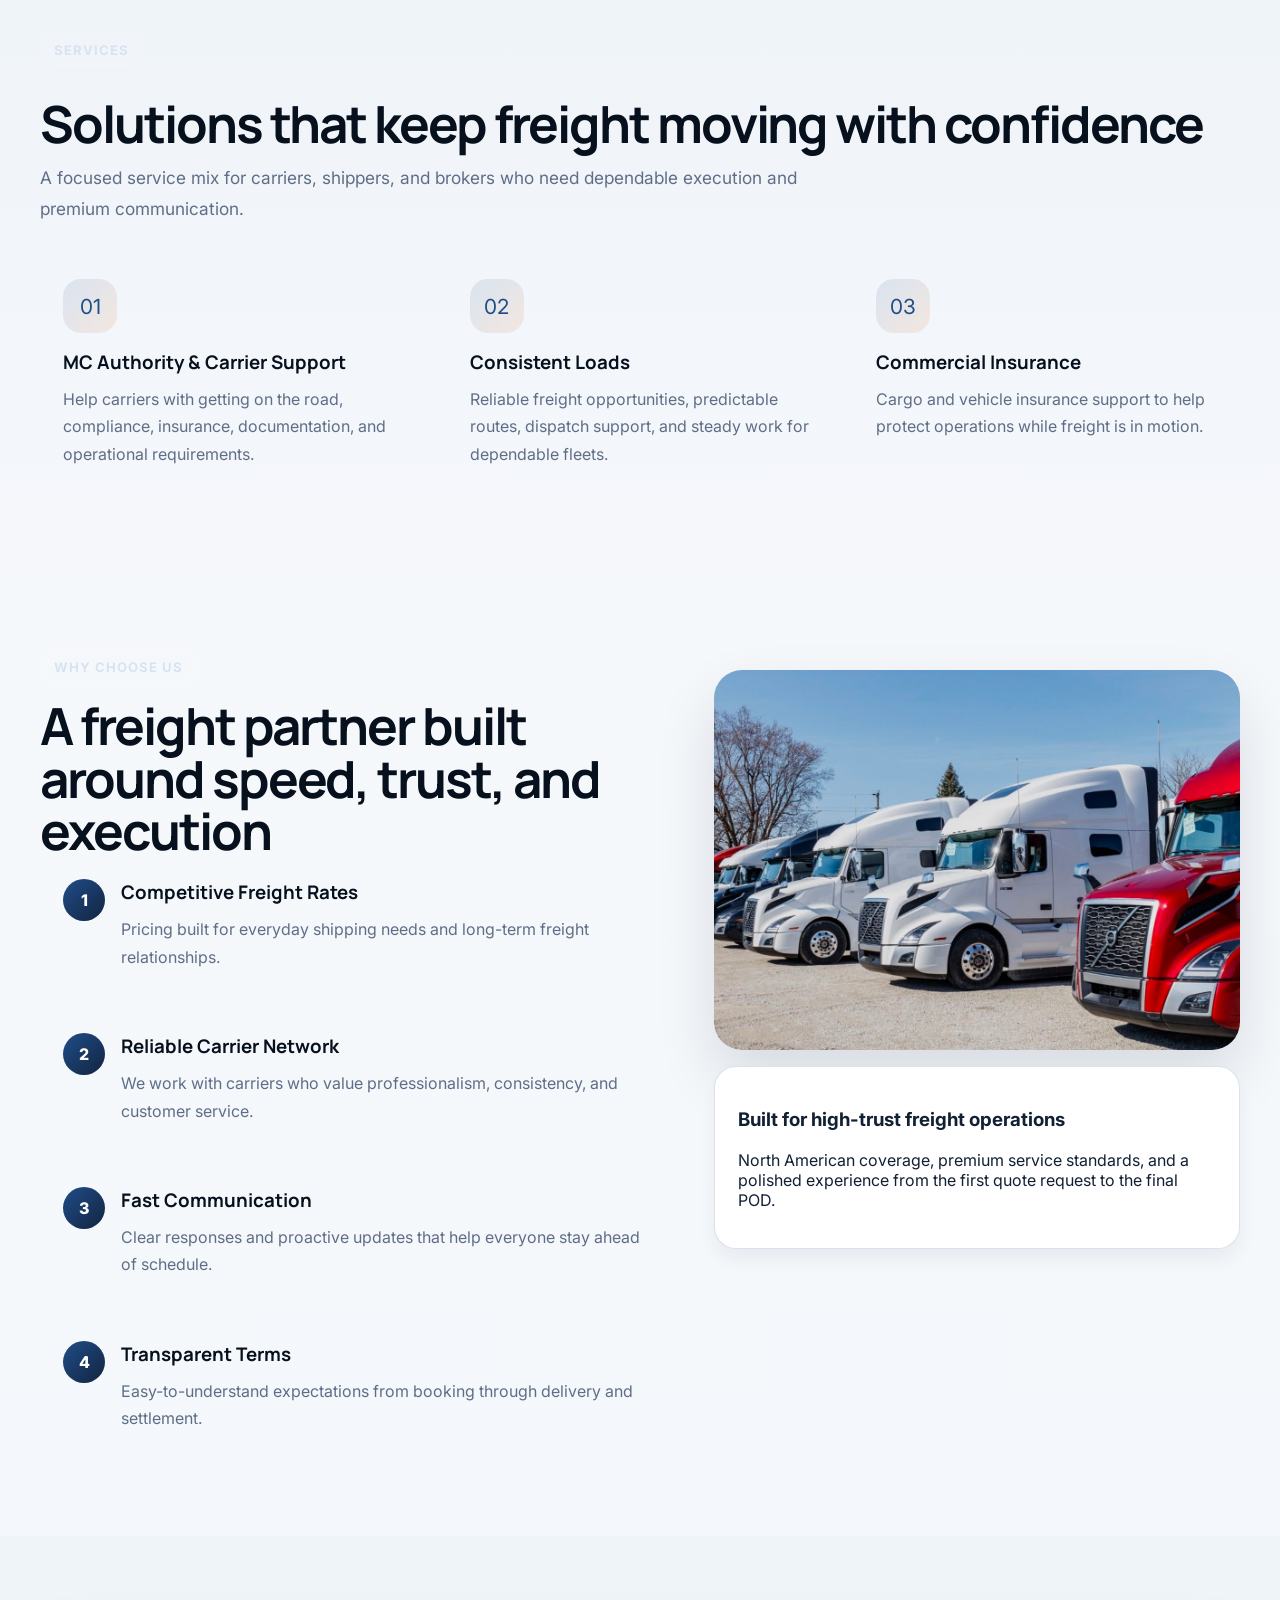
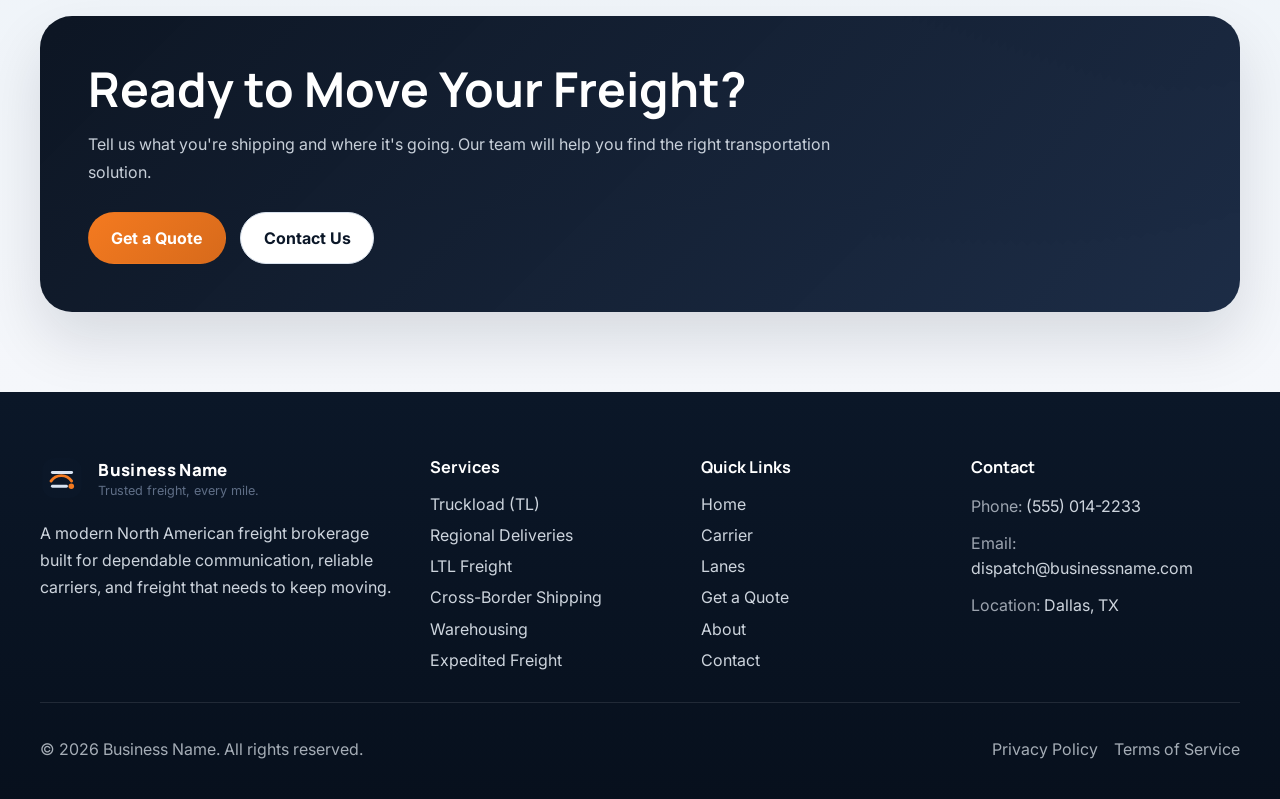
==== commit 56e7d50e: "Updates Images" ====
--- a/index.html
+++ b/index.html
@@ -46,7 +46,7 @@
         </div>
 
         <div class="hero__media" data-reveal>
-          <img class="hero__image" src="https://images.unsplash.com/photo-1501700493788-fa1a4fc9fe62?auto=format&fit=crop&w=1200&q=80" alt="Semi truck driving along an open highway at sunset" loading="eager">
+          <img class="hero__image" src="assets/images/image2.jpeg" alt="Semi truck driving along an open highway at sunset" loading="eager">
           <div class="hero__card">
             <h3>Carrier-first communication</h3>
             <p>Transparent updates, fast responses, and a team that understands freight deadlines.</p>
@@ -70,7 +70,7 @@
             <li>Responsive communication with straightforward updates and real dispatch support.</li>
           </ul>
         </div>
-        <img class="intro-image" src="https://images.unsplash.com/photo-1464226184884-fa280b87c399?auto=format&fit=crop&w=1200&q=80" alt="Freight truck parked near a logistics facility" loading="lazy" data-reveal>
+        <img class="intro-image" src="assets/images/image6.jpeg" alt="Freight truck parked near a logistics facility" loading="lazy" data-reveal>
       </div>
     </section>
 
@@ -138,7 +138,7 @@
           </div>
         </div>
         <div data-reveal>
-          <img class="feature-image" src="https://images.unsplash.com/photo-1504384308090-c894fdcc538d?auto=format&fit=crop&w=1200&q=80" alt="Logistics team planning freight operations" loading="lazy">
+          <img class="feature-image" src="assets/images/image4.jpeg" alt="Logistics team planning freight operations" loading="lazy">
           <div class="info-panel" style="margin-top: 1rem;">
             <h3>Built for high-trust freight operations</h3>
             <p>North American coverage, premium service standards, and a polished experience from the first quote request to the final POD.</p>
--- a/css/style.css
+++ b/css/style.css
@@ -33,6 +33,7 @@
 
 body {
   margin: 0;
+  padding-top: 86px;
   font-family: "Inter", sans-serif;
   color: var(--text);
   background:
@@ -83,10 +84,12 @@
 }
 
 .site-header {
-  position: sticky;
+  position: fixed;
   top: 0;
+  left: 0;
+  right: 0;
   z-index: 1000;
-  background: rgba(255, 255, 255, 0.82);
+  background: rgba(255, 255, 255, 0.92);
   backdrop-filter: blur(14px);
   border-bottom: 1px solid rgba(216, 225, 236, 0.8);
 }
@@ -1044,3 +1047,285 @@
   color: var(--muted);
   line-height: 1.7;
 }
+
+/* ── Carrier page ──────────────────────────────────────────────────── */
+
+.carrier-hero__pills {
+  display: flex;
+  flex-wrap: wrap;
+  gap: 0.6rem;
+  margin-top: 1.6rem;
+}
+
+/* Main layout: form (wider) + sidebar */
+.carrier-layout {
+  display: grid;
+  grid-template-columns: 1fr 340px;
+  gap: 1.8rem;
+  align-items: start;
+}
+
+/* Form card with left accent stripe */
+.carrier-form-card {
+  display: flex;
+  border-radius: var(--radius-lg);
+  background: var(--surface);
+  border: 1px solid var(--line);
+  box-shadow: var(--shadow-sm);
+  overflow: hidden;
+}
+
+.carrier-form-card__accent {
+  flex: 0 0 6px;
+  background: linear-gradient(180deg, var(--orange-500), var(--blue-700));
+  border-radius: var(--radius-lg) 0 0 var(--radius-lg);
+}
+
+.carrier-form-card__body {
+  flex: 1;
+  padding: 2rem 1.8rem;
+}
+
+.carrier-form-card__eyebrow {
+  background: rgba(31, 77, 137, 0.07);
+  border-color: rgba(31, 77, 137, 0.12);
+  color: var(--blue-700);
+}
+
+.carrier-form-card__title {
+  font-size: clamp(1.6rem, 3vw, 2.2rem);
+  margin-top: 0.75rem;
+}
+
+.carrier-form-card__lead {
+  font-size: 1rem;
+  margin-top: 0.6rem;
+  margin-bottom: 1.6rem;
+}
+
+/* Section labels inside the form */
+.carrier-form-section-label {
+  margin: 1.6rem 0 0.7rem;
+  font-size: 0.78rem;
+  font-weight: 800;
+  letter-spacing: 0.1em;
+  text-transform: uppercase;
+  color: var(--muted);
+  border-bottom: 1px solid var(--line);
+  padding-bottom: 0.45rem;
+}
+
+.carrier-form-section-label:first-of-type {
+  margin-top: 0;
+}
+
+/* Required asterisk */
+.required-mark {
+  color: var(--orange-500);
+  margin-left: 2px;
+}
+
+/* Form footer row */
+.carrier-form-footer {
+  display: flex;
+  align-items: flex-start;
+  gap: 1.2rem;
+  flex-wrap: wrap;
+  margin-top: 1.6rem;
+  padding-top: 1.4rem;
+  border-top: 1px solid var(--line);
+}
+
+.carrier-submit-btn {
+  flex: 0 0 auto;
+  min-width: 200px;
+}
+
+.carrier-form-note {
+  flex: 1;
+  margin: 0;
+  font-size: 0.88rem;
+  line-height: 1.65;
+  color: var(--muted);
+  min-width: 200px;
+}
+
+/* ── Carrier sidebar ──────────────────────────────────────────────── */
+
+.carrier-sidebar {
+  display: flex;
+  flex-direction: column;
+  gap: 1.2rem;
+  position: sticky;
+  top: 100px;
+}
+
+.carrier-sidebar__image-wrap {
+  position: relative;
+  border-radius: var(--radius-lg);
+  overflow: hidden;
+  box-shadow: var(--shadow-md);
+}
+
+.carrier-sidebar__image {
+  width: 100%;
+  height: 220px;
+  object-fit: cover;
+  display: block;
+}
+
+.carrier-sidebar__image-badge {
+  position: absolute;
+  bottom: 0;
+  left: 0;
+  right: 0;
+  padding: 0.9rem 1rem;
+  background: linear-gradient(0deg, rgba(7, 16, 29, 0.88) 0%, transparent 100%);
+  color: #fff;
+}
+
+.carrier-sidebar__image-badge strong {
+  display: block;
+  font-family: "Manrope", sans-serif;
+  font-size: 1rem;
+}
+
+.carrier-sidebar__image-badge span {
+  display: block;
+  font-size: 0.82rem;
+  margin-top: 0.2rem;
+  color: rgba(232, 239, 247, 0.82);
+  line-height: 1.5;
+}
+
+/* Stats row */
+.carrier-sidebar__facts {
+  display: grid;
+  grid-template-columns: repeat(3, minmax(0, 1fr));
+  gap: 0.75rem;
+}
+
+.carrier-fact {
+  padding: 0.85rem 0.8rem;
+  border-radius: var(--radius-sm);
+  background: var(--surface);
+  border: 1px solid var(--line);
+  box-shadow: var(--shadow-sm);
+  text-align: center;
+}
+
+.carrier-fact strong {
+  display: block;
+  font-family: "Manrope", sans-serif;
+  font-size: 1.2rem;
+  font-weight: 800;
+  color: var(--navy-950);
+  line-height: 1.1;
+}
+
+.carrier-fact span {
+  display: block;
+  margin-top: 0.3rem;
+  font-size: 0.75rem;
+  line-height: 1.4;
+  color: var(--muted);
+}
+
+/* Documents card */
+.carrier-sidebar__docs {
+  padding: 1.1rem 1.15rem;
+  border-radius: var(--radius-md);
+  background: var(--surface);
+  border: 1px solid var(--line);
+  box-shadow: var(--shadow-sm);
+}
+
+.carrier-sidebar__docs h3 {
+  margin: 0 0 0.75rem;
+  font-family: "Manrope", sans-serif;
+  font-size: 0.95rem;
+  color: var(--navy-950);
+}
+
+.carrier-sidebar__docs ul {
+  margin: 0;
+  padding: 0;
+  list-style: none;
+  display: grid;
+  gap: 0.5rem;
+}
+
+.carrier-sidebar__docs ul li {
+  display: flex;
+  align-items: center;
+  gap: 0.6rem;
+  font-size: 0.9rem;
+  color: var(--muted);
+  line-height: 1.5;
+}
+
+.carrier-sidebar__docs ul li::before {
+  content: "";
+  flex: 0 0 8px;
+  height: 8px;
+  border-radius: 50%;
+  background: linear-gradient(135deg, var(--orange-500), var(--orange-600));
+}
+
+/* ── Book-lane: lane detail block ─────────────────────────────────── */
+
+.lane-detail-block {
+  margin-top: 1.2rem;
+  padding: 1rem;
+  border-radius: var(--radius-md);
+  background: rgba(31, 77, 137, 0.05);
+  border: 1px solid rgba(31, 77, 137, 0.12);
+}
+
+.lane-detail-grid {
+  display: grid;
+  grid-template-columns: repeat(2, minmax(0, 1fr));
+  gap: 0.75rem;
+}
+
+.lane-detail-item {
+  padding: 0.75rem 0.85rem;
+  border-radius: var(--radius-sm);
+  background: var(--surface);
+  border: 1px solid var(--line);
+}
+
+.lane-detail-item span {
+  display: block;
+  font-size: 0.75rem;
+  font-weight: 700;
+  text-transform: uppercase;
+  letter-spacing: 0.08em;
+  color: var(--muted);
+  margin-bottom: 0.3rem;
+}
+
+.lane-detail-item strong {
+  display: block;
+  font-size: 1rem;
+  font-weight: 800;
+  color: var(--navy-950);
+}
+
+.lane-not-found {
+  margin-top: 1rem;
+  padding: 0.85rem 1rem;
+  border-radius: var(--radius-sm);
+  background: rgba(215, 106, 27, 0.08);
+  border: 1px solid rgba(215, 106, 27, 0.18);
+  color: #9b4510;
+  font-size: 0.93rem;
+  font-weight: 600;
+  line-height: 1.55;
+}
+
+.lane-not-found a {
+  color: var(--orange-600);
+  text-decoration: underline;
+  text-underline-offset: 2px;
+}
--- a/css/animations.css
+++ b/css/animations.css
@@ -18,7 +18,6 @@
   animation: fadeUp 700ms ease forwards;
 }
 
-.site-header,
 .site-footer,
 .hero,
 .page-hero,
--- a/css/responsive.css
+++ b/css/responsive.css
@@ -148,3 +148,48 @@
     padding: 1.1rem;
   }
 }
+
+/* ── Carrier page responsive ──────────────────────────────────────── */
+
+@media (max-width: 1100px) {
+  .carrier-layout {
+    grid-template-columns: 1fr;
+  }
+
+  .carrier-sidebar {
+    position: static;
+  }
+
+  .carrier-sidebar__facts {
+    grid-template-columns: repeat(3, minmax(0, 1fr));
+  }
+}
+
+@media (max-width: 720px) {
+  .carrier-form-card__body {
+    padding: 1.4rem 1.1rem;
+  }
+
+  .carrier-form-footer {
+    flex-direction: column;
+    gap: 0.9rem;
+  }
+
+  .carrier-submit-btn {
+    width: 100%;
+  }
+
+  .carrier-sidebar__facts {
+    grid-template-columns: repeat(3, minmax(0, 1fr));
+  }
+}
+
+@media (max-width: 480px) {
+  .carrier-sidebar__facts {
+    grid-template-columns: 1fr 1fr;
+  }
+
+  .carrier-hero__pills {
+    gap: 0.5rem;
+  }
+}
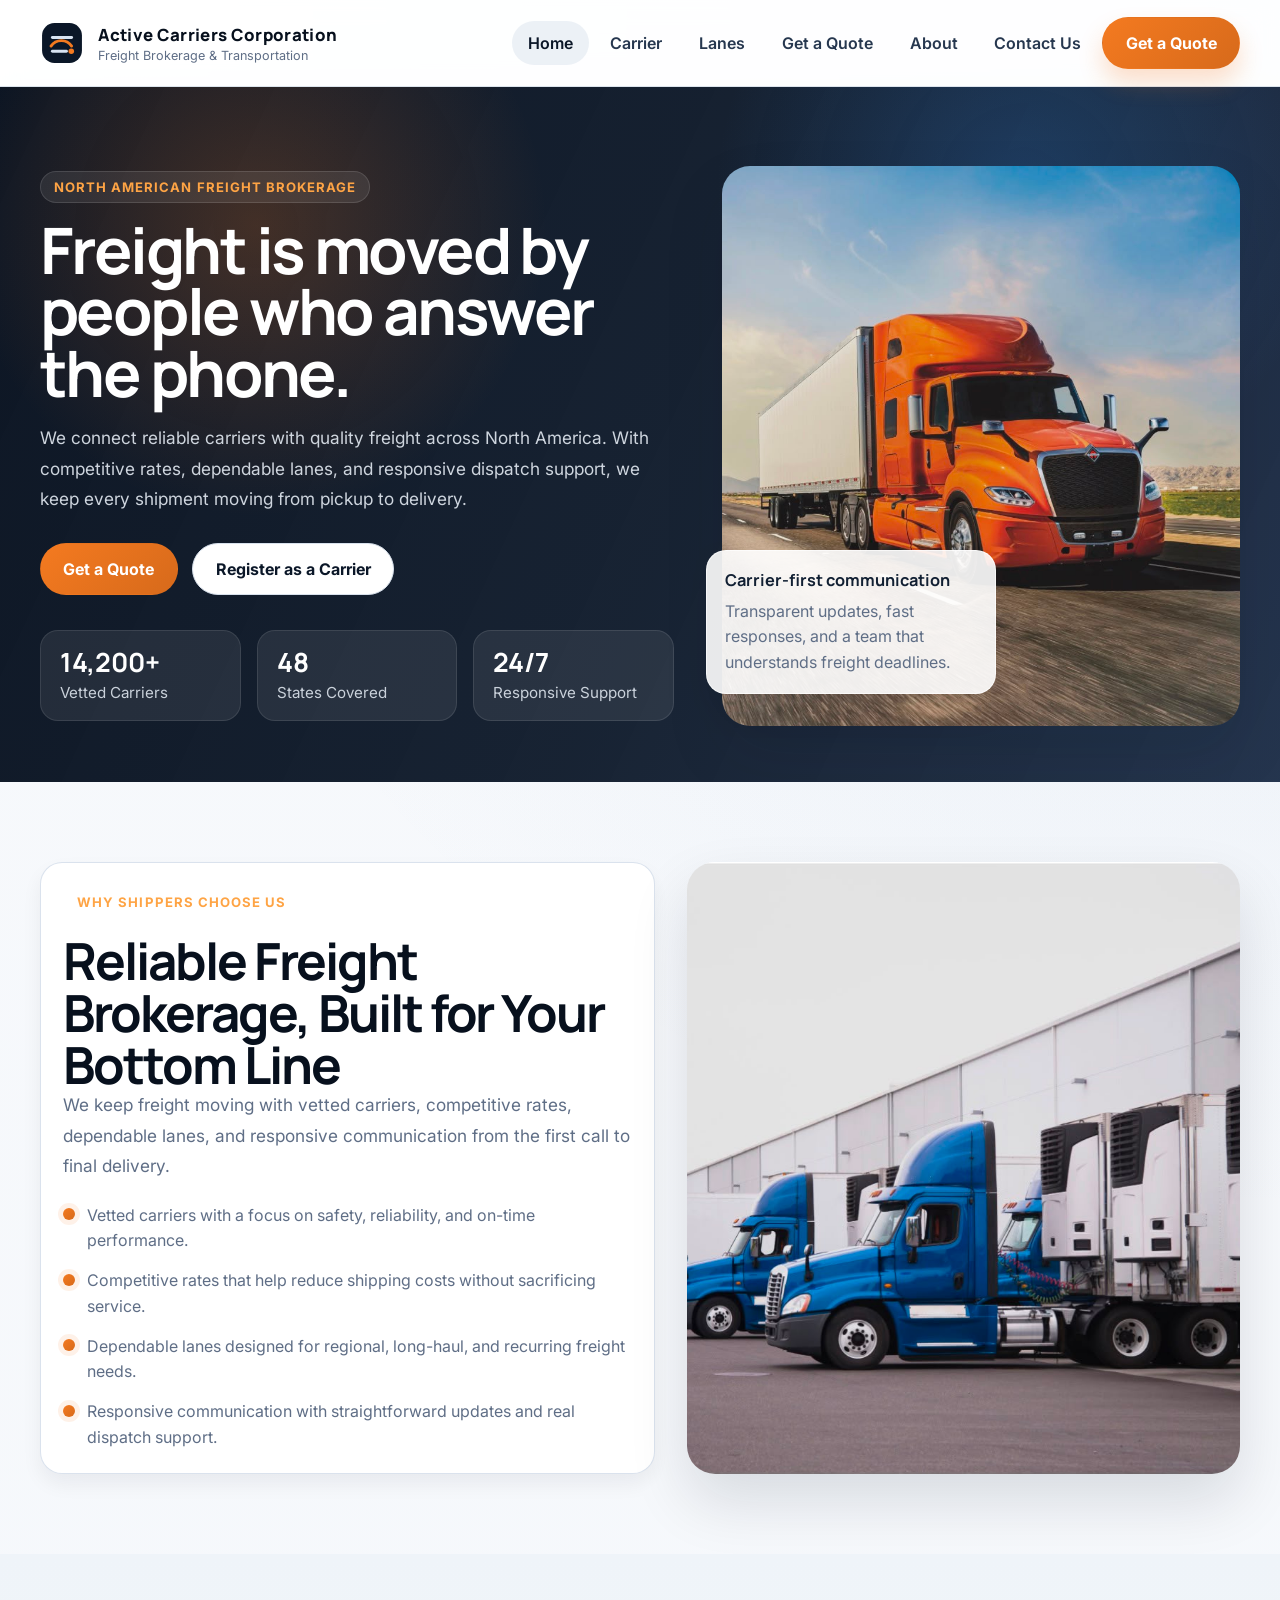
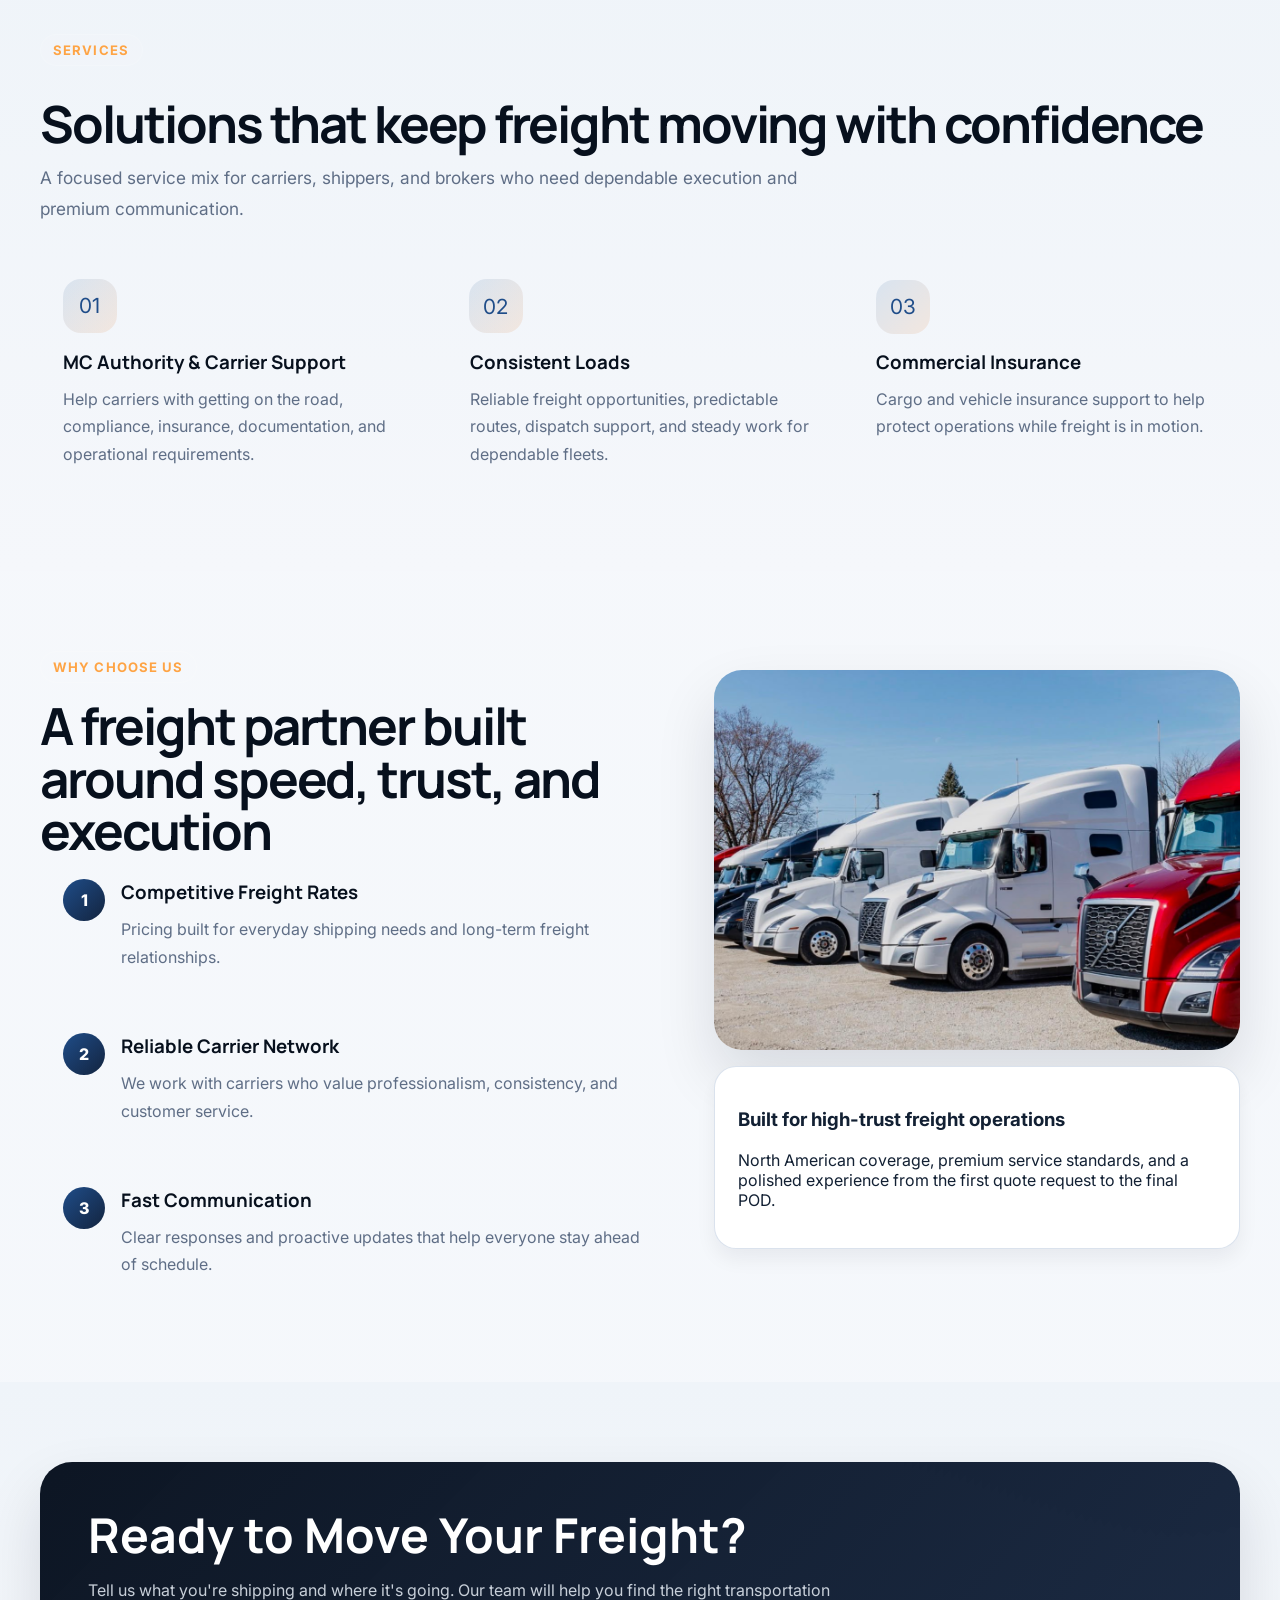
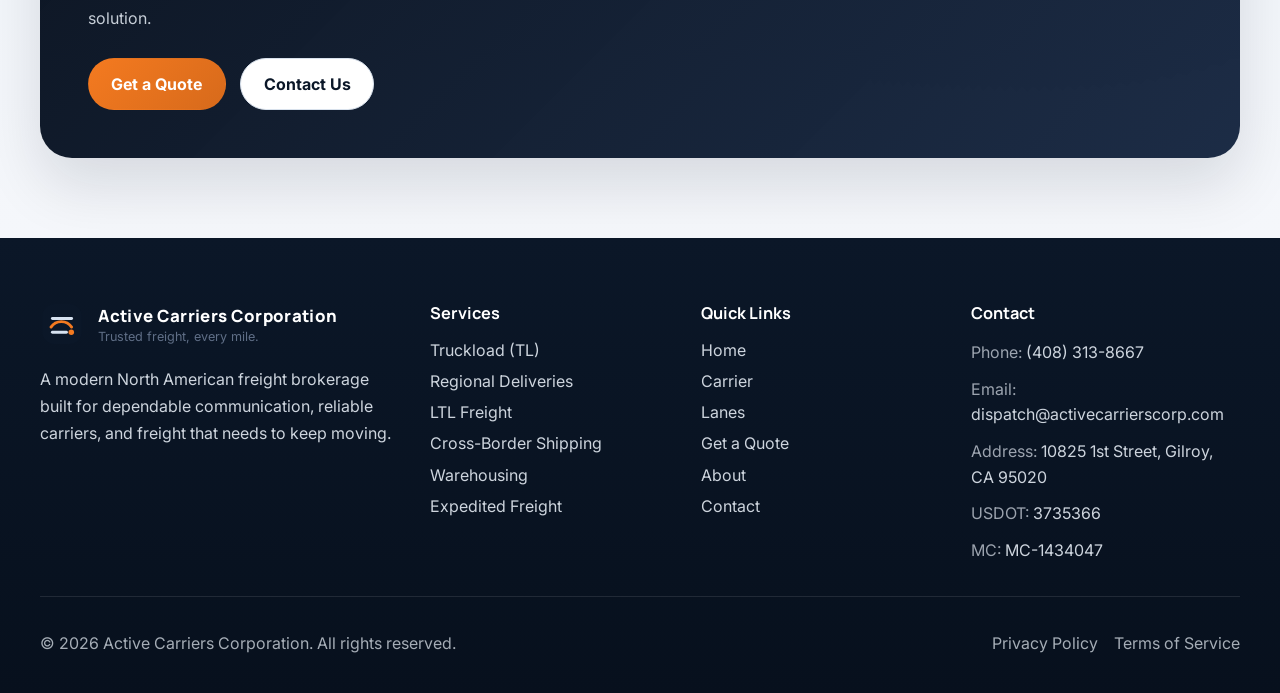
==== commit 8449cfad: "Update Contact Page Layout" ====
--- a/index.html
+++ b/index.html
@@ -128,13 +128,13 @@
                 <p>Clear responses and proactive updates that help everyone stay ahead of schedule.</p>
               </div>
             </article>
-            <article class="advantage-card">
+            <!-- <article class="advantage-card">
               <span class="advantage-card__index">4</span>
               <div>
                 <h3>Transparent Terms</h3>
                 <p>Easy-to-understand expectations from booking through delivery and settlement.</p>
               </div>
-            </article>
+            </article> -->
           </div>
         </div>
         <div data-reveal>
--- a/css/style.css
+++ b/css/style.css
@@ -259,7 +259,7 @@
   width: fit-content;
   background: rgba(255, 255, 255, 0.08);
   border: 1px solid rgba(255, 255, 255, 0.12);
-  color: #d8e3f1;
+  color: #fea445;
   font-size: 0.82rem;
   font-weight: 700;
   letter-spacing: 0.08em;
@@ -1329,3 +1329,573 @@
   text-decoration: underline;
   text-underline-offset: 2px;
 }
+
+/* ── Lane card: type badges, round-trip, extra fields ─────────────── */
+
+.lane-card__top-right {
+  display: flex;
+  flex-direction: column;
+  align-items: flex-end;
+  gap: 0.3rem;
+}
+
+.lane-card__type {
+  display: inline-block;
+  font-size: 0.7rem;
+  font-weight: 700;
+  letter-spacing: 0.06em;
+  text-transform: uppercase;
+  padding: 0.2rem 0.6rem;
+  border-radius: 999px;
+}
+
+.lane-card__type--one-way {
+  background: rgba(31, 77, 137, 0.08);
+  color: var(--blue-700);
+  border: 1px solid rgba(31, 77, 137, 0.15);
+}
+
+.lane-card__type--round {
+  background: rgba(215, 106, 27, 0.1);
+  color: var(--orange-600);
+  border: 1px solid rgba(215, 106, 27, 0.2);
+}
+
+.lane-card__rates {
+  display: flex;
+  flex-direction: column;
+  align-items: flex-end;
+  gap: 0.1rem;
+}
+
+.lane-card__total-rate {
+  font-size: 0.78rem;
+  font-weight: 600;
+  color: var(--muted);
+}
+
+.lane-card__address {
+  margin: 0.2rem 0 0;
+  font-size: 0.8rem;
+  color: var(--muted);
+  line-height: 1.4;
+}
+
+/* Round-trip return leg block */
+.lane-card__return {
+  margin-top: 0.85rem;
+  padding: 0.85rem;
+  border-radius: var(--radius-sm);
+  background: rgba(215, 106, 27, 0.04);
+  border: 1px dashed rgba(215, 106, 27, 0.25);
+}
+
+.lane-card__return-label {
+  display: flex;
+  align-items: center;
+  justify-content: space-between;
+  font-size: 0.72rem;
+  font-weight: 800;
+  letter-spacing: 0.08em;
+  text-transform: uppercase;
+  color: var(--orange-600);
+  margin-bottom: 0.4rem;
+}
+
+.lane-card__return-rate {
+  font-size: 0.95rem;
+  font-weight: 800;
+  color: var(--navy-950);
+  text-transform: none;
+  letter-spacing: 0;
+}
+
+.lane-card__return-route {
+  font-size: 0.95rem;
+  font-weight: 700;
+  color: var(--navy-950);
+  margin-bottom: 0.4rem;
+}
+
+.lane-card__return-route span {
+  color: var(--orange-500);
+}
+
+.lane-card__meta--return {
+  margin-top: 0.5rem;
+  background: transparent;
+  gap: 0.4rem;
+}
+
+.lane-card__meta--return div {
+  background: rgba(255, 255, 255, 0.7);
+  border-radius: var(--radius-sm);
+  padding: 0.5rem 0.65rem;
+}
+
+/* .lane-card--round-trip:hover {
+  border-left: 3px solid var(--orange-500);
+} */
+
+/* ── Contact page layout ──────────────────────────────────────────── */
+
+.contact-page-grid {
+  display: grid;
+  grid-template-columns: 1fr 1fr;
+  gap: 1.8rem;
+  align-items: start;
+}
+
+@media (max-width: 860px) {
+  .contact-page-grid {
+    grid-template-columns: 1fr;
+  }
+}
+
+/* Authority & Registration block */
+.contact-reg-block {
+  margin-top: 1.8rem;
+  padding-top: 1.4rem;
+  border-top: 1px solid var(--line);
+}
+
+.contact-reg-block h3 {
+  font-family: "Manrope", sans-serif;
+  font-size: 0.8rem;
+  font-weight: 800;
+  text-transform: uppercase;
+  letter-spacing: 0.08em;
+  color: var(--muted);
+  margin: 0 0 0.85rem;
+}
+
+.contact-reg-list {
+  list-style: none;
+  margin: 0;
+  padding: 0;
+  display: grid;
+  gap: 0.55rem;
+}
+
+.contact-reg-list li {
+  display: flex;
+  align-items: center;
+  justify-content: space-between;
+  gap: 1rem;
+  padding: 0.65rem 0.9rem;
+  border-radius: var(--radius-sm);
+  background: rgba(31, 77, 137, 0.04);
+  border: 1px solid rgba(31, 77, 137, 0.08);
+}
+
+.contact-reg-list li span {
+  font-size: 0.78rem;
+  font-weight: 600;
+  text-transform: uppercase;
+  letter-spacing: 0.06em;
+  color: var(--muted);
+  flex-shrink: 0;
+}
+
+.contact-reg-list li strong {
+  font-size: 0.95rem;
+  font-weight: 700;
+  color: var(--navy-950);
+  text-align: right;
+}
+
+/* USDOT status badge */
+.status-badge {
+  display: inline-flex;
+  align-items: center;
+  gap: 0.35rem;
+  padding: 0.22rem 0.7rem;
+  border-radius: 999px;
+  font-size: 0.75rem;
+  font-weight: 800;
+  letter-spacing: 0.06em;
+  text-transform: uppercase;
+}
+
+.status-badge--active {
+  background: rgba(22, 163, 74, 0.1);
+  color: #166534;
+  border: 1px solid rgba(22, 163, 74, 0.2);
+}
+
+.status-badge--active::before {
+  content: "";
+  width: 6px;
+  height: 6px;
+  border-radius: 50%;
+  background: #16a34a;
+  flex-shrink: 0;
+}
+
+/* ══════════════════════════════════════════════════════════════════════
+   Contact page — redesigned layout
+   ══════════════════════════════════════════════════════════════════════ */
+
+/* ── Stat bar ──────────────────────────────────────────────────────── */
+.contact-stat-bar {
+  background: var(--navy-900);
+  border-bottom: 1px solid rgba(255, 255, 255, 0.06);
+}
+
+.contact-stat-bar__inner {
+  display: flex;
+  align-items: center;
+  flex-wrap: wrap;
+  gap: 0;
+  padding: 0.9rem 0;
+}
+
+.contact-stat {
+  display: flex;
+  flex-direction: column;
+  gap: 0.2rem;
+  padding: 0.5rem 1.8rem;
+  flex: 1;
+  min-width: 120px;
+}
+
+.contact-stat span {
+  font-size: 0.7rem;
+  font-weight: 700;
+  text-transform: uppercase;
+  letter-spacing: 0.1em;
+  color: rgba(232, 239, 247, 0.5);
+}
+
+.contact-stat strong {
+  font-size: 0.95rem;
+  font-weight: 700;
+  color: #fff;
+}
+
+/* .contact-stat strong a {
+  color: var(--orange-500);
+} */
+
+.contact-stat-divider {
+  width: 1px;
+  height: 36px;
+  background: rgba(255, 255, 255, 0.1);
+  flex-shrink: 0;
+}
+
+/* ── Detail section ────────────────────────────────────────────────── */
+.contact-section {
+  padding-top: 3.5rem;
+  padding-bottom: 0;
+}
+
+.contact-detail-row {
+  display: grid;
+  grid-template-columns: 1fr;
+  gap: 1.2rem;
+}
+
+/* ── Detail cards ──────────────────────────────────────────────────── */
+.contact-detail-card {
+  border-radius: var(--radius-lg);
+  background: var(--surface);
+  border: 1px solid var(--line);
+  box-shadow: var(--shadow-sm);
+  overflow: hidden;
+  display: grid;
+  grid-template-columns: 220px 1fr 180px;
+  align-items: stretch;
+  min-width: 0;
+}
+
+.contact-detail-card__header {
+  padding: 1.6rem 1.4rem;
+  border-right: 1px solid var(--line);
+  border-bottom: none;
+  display: flex;
+  flex-direction: column;
+  justify-content: center;
+  background: rgba(31, 77, 137, 0.03);
+  min-width: 0;
+}
+
+.contact-detail-card__eyebrow {
+  display: inline-block;
+  font-size: 0.7rem;
+  font-weight: 800;
+  text-transform: uppercase;
+  letter-spacing: 0.1em;
+  color: var(--orange-600);
+  margin-bottom: 0.4rem;
+}
+
+.contact-detail-card__title {
+  margin: 0;
+  font-family: "Manrope", sans-serif;
+  font-size: 1.2rem;
+  font-weight: 800;
+  color: var(--navy-950);
+  line-height: 1.25;
+  word-break: break-word;
+}
+
+/* CTA column — fixed width, centred button */
+.contact-detail-card__cta {
+  display: flex;
+  align-items: center;
+  justify-content: center;
+  padding: 1.2rem 1.4rem;
+  border-left: 1px solid var(--line);
+  background: rgba(244, 122, 32, 0.03);
+  white-space: normal;
+  text-align: center;
+  min-width: 0;
+}
+
+/* Contact info list */
+.contact-detail-list {
+  list-style: none;
+  margin: 0;
+  padding: 1rem 1.2rem;
+  display: flex;
+  flex-wrap: wrap;
+  gap: 0.55rem;
+  align-content: center;
+  min-width: 0;
+  overflow: hidden;
+}
+
+.contact-detail-list li {
+  display: flex;
+  flex-direction: column;
+  gap: 0.15rem;
+  padding: 0.6rem 0.85rem;
+  border-radius: var(--radius-sm);
+  background: #f7f9fc;
+  border: 1px solid var(--line);
+  min-width: 140px;
+  flex: 1 1 140px;
+  overflow: hidden;
+}
+
+.contact-detail-list__label {
+  font-size: 0.68rem;
+  font-weight: 700;
+  text-transform: uppercase;
+  letter-spacing: 0.08em;
+  color: var(--muted);
+  white-space: nowrap;
+}
+
+.contact-detail-list__value {
+  font-size: 0.9rem;
+  font-weight: 700;
+  color: var(--navy-950);
+  line-height: 1.4;
+  overflow: hidden;
+  text-overflow: ellipsis;
+  white-space: nowrap;
+}
+
+.contact-detail-list__value a {
+  color: var(--blue-700);
+}
+
+/* Authority card */
+/* .contact-detail-card--authority {
+  border-left: 3px solid var(--orange-500);
+} */
+
+.contact-auth-list {
+  list-style: none;
+  margin: 0;
+  padding: 1rem 1.2rem;
+  display: flex;
+  flex-wrap: wrap;
+  gap: 0.55rem;
+  align-content: center;
+  min-width: 0;
+  overflow: hidden;
+}
+
+.contact-auth-list li {
+  display: flex;
+  flex-direction: column;
+  gap: 0.2rem;
+  padding: 0.6rem 0.85rem;
+  border-radius: var(--radius-sm);
+  background: rgba(31, 77, 137, 0.04);
+  border: 1px solid rgba(31, 77, 137, 0.1);
+  min-width: 140px;
+  flex: 1 1 140px;
+  overflow: hidden;
+}
+
+.contact-auth-list li span {
+  font-size: 0.68rem;
+  font-weight: 700;
+  text-transform: uppercase;
+  letter-spacing: 0.07em;
+  color: var(--muted);
+  white-space: nowrap;
+}
+
+.contact-auth-list li strong {
+  font-size: 0.9rem;
+  font-weight: 700;
+  color: var(--navy-950);
+  overflow: hidden;
+  text-overflow: ellipsis;
+  white-space: nowrap;
+}
+
+.contact-auth-note {
+  display: none;
+}
+
+/* Location card */
+/* .contact-detail-card--location {
+  border-left: 3px solid var(--blue-700);
+} */
+
+.contact-location-block {
+  display: flex;
+  align-items: center;
+  gap: 1rem;
+  padding: 1rem 1.2rem;
+  min-width: 0;
+  overflow: hidden;
+}
+
+.contact-location-pin {
+  flex: 0 0 46px;
+  width: 46px;
+  height: 46px;
+  border-radius: var(--radius-sm);
+  background: rgba(31, 77, 137, 0.08);
+  display: flex;
+  align-items: center;
+  justify-content: center;
+  color: var(--blue-700);
+}
+
+.contact-location-address {
+  font-style: normal;
+  font-size: 0.95rem;
+  font-weight: 700;
+  color: var(--navy-950);
+  line-height: 1.6;
+  min-width: 0;
+  overflow: hidden;
+}
+
+/* ── CTA row ───────────────────────────────────────────────────────── */
+.contact-cta-section {
+  padding-top: 3.5rem;
+}
+
+.contact-cta-row {
+  display: grid;
+  grid-template-columns: repeat(3, minmax(0, 1fr));
+  gap: 1.4rem;
+  margin-top: 1.8rem;
+}
+
+.contact-cta-card {
+  display: flex;
+  flex-direction: column;
+  gap: 0.75rem;
+  padding: 1.6rem;
+  border-radius: var(--radius-lg);
+  background: var(--surface);
+  border: 1px solid var(--line);
+  box-shadow: var(--shadow-sm);
+  transition: transform 180ms ease, box-shadow 180ms ease;
+}
+
+.contact-cta-card:hover {
+  transform: translateY(-4px);
+  box-shadow: var(--shadow-md);
+}
+
+/* .contact-cta-card--call {
+  border-top: 3px solid var(--orange-500);
+} */
+
+.contact-cta-card__icon {
+  display: inline-flex;
+  align-items: center;
+  justify-content: center;
+  width: 48px;
+  height: 48px;
+  border-radius: 14px;
+  background: linear-gradient(135deg, rgba(37, 99, 169, 0.1), rgba(244, 122, 32, 0.1));
+  color: var(--blue-700);
+  font-family: "Manrope", sans-serif;
+  font-size: 1rem;
+  font-weight: 800;
+}
+
+.contact-cta-card h3 {
+  margin: 0;
+  font-family: "Manrope", sans-serif;
+  font-size: 1.05rem;
+  color: var(--navy-950);
+}
+
+.contact-cta-card p {
+  margin: 0;
+  color: var(--muted);
+  line-height: 1.7;
+  font-size: 0.92rem;
+  flex: 1;
+}
+
+.contact-cta-card .button {
+  margin-top: auto;
+  align-self: flex-start;
+}
+
+/* ── Responsive ────────────────────────────────────────────────────── */
+@media (max-width: 1024px) {
+  .contact-detail-card {
+    grid-template-columns: 1fr;
+  }
+  .contact-detail-card__header {
+    border-right: none;
+    border-bottom: 1px solid var(--line);
+    padding: 1.2rem 1.4rem;
+  }
+  .contact-detail-card__cta {
+    border-left: none;
+    border-top: 1px solid var(--line);
+    padding: 1rem 1.4rem;
+    justify-content: flex-start;
+  }
+  .contact-cta-row {
+    grid-template-columns: 1fr 1fr;
+  }
+}
+
+@media (max-width: 640px) {
+  .contact-cta-row {
+    grid-template-columns: 1fr;
+  }
+  .contact-stat-bar__inner {
+    gap: 0.5rem;
+  }
+  .contact-stat {
+    padding: 0.4rem 1rem;
+    min-width: 0;
+    flex: 1 1 40%;
+  }
+  .contact-stat-divider {
+    display: none;
+  }
+  .contact-detail-list li,
+  .contact-auth-list li {
+    min-width: 100%;
+    flex: 1 1 100%;
+  }
+}
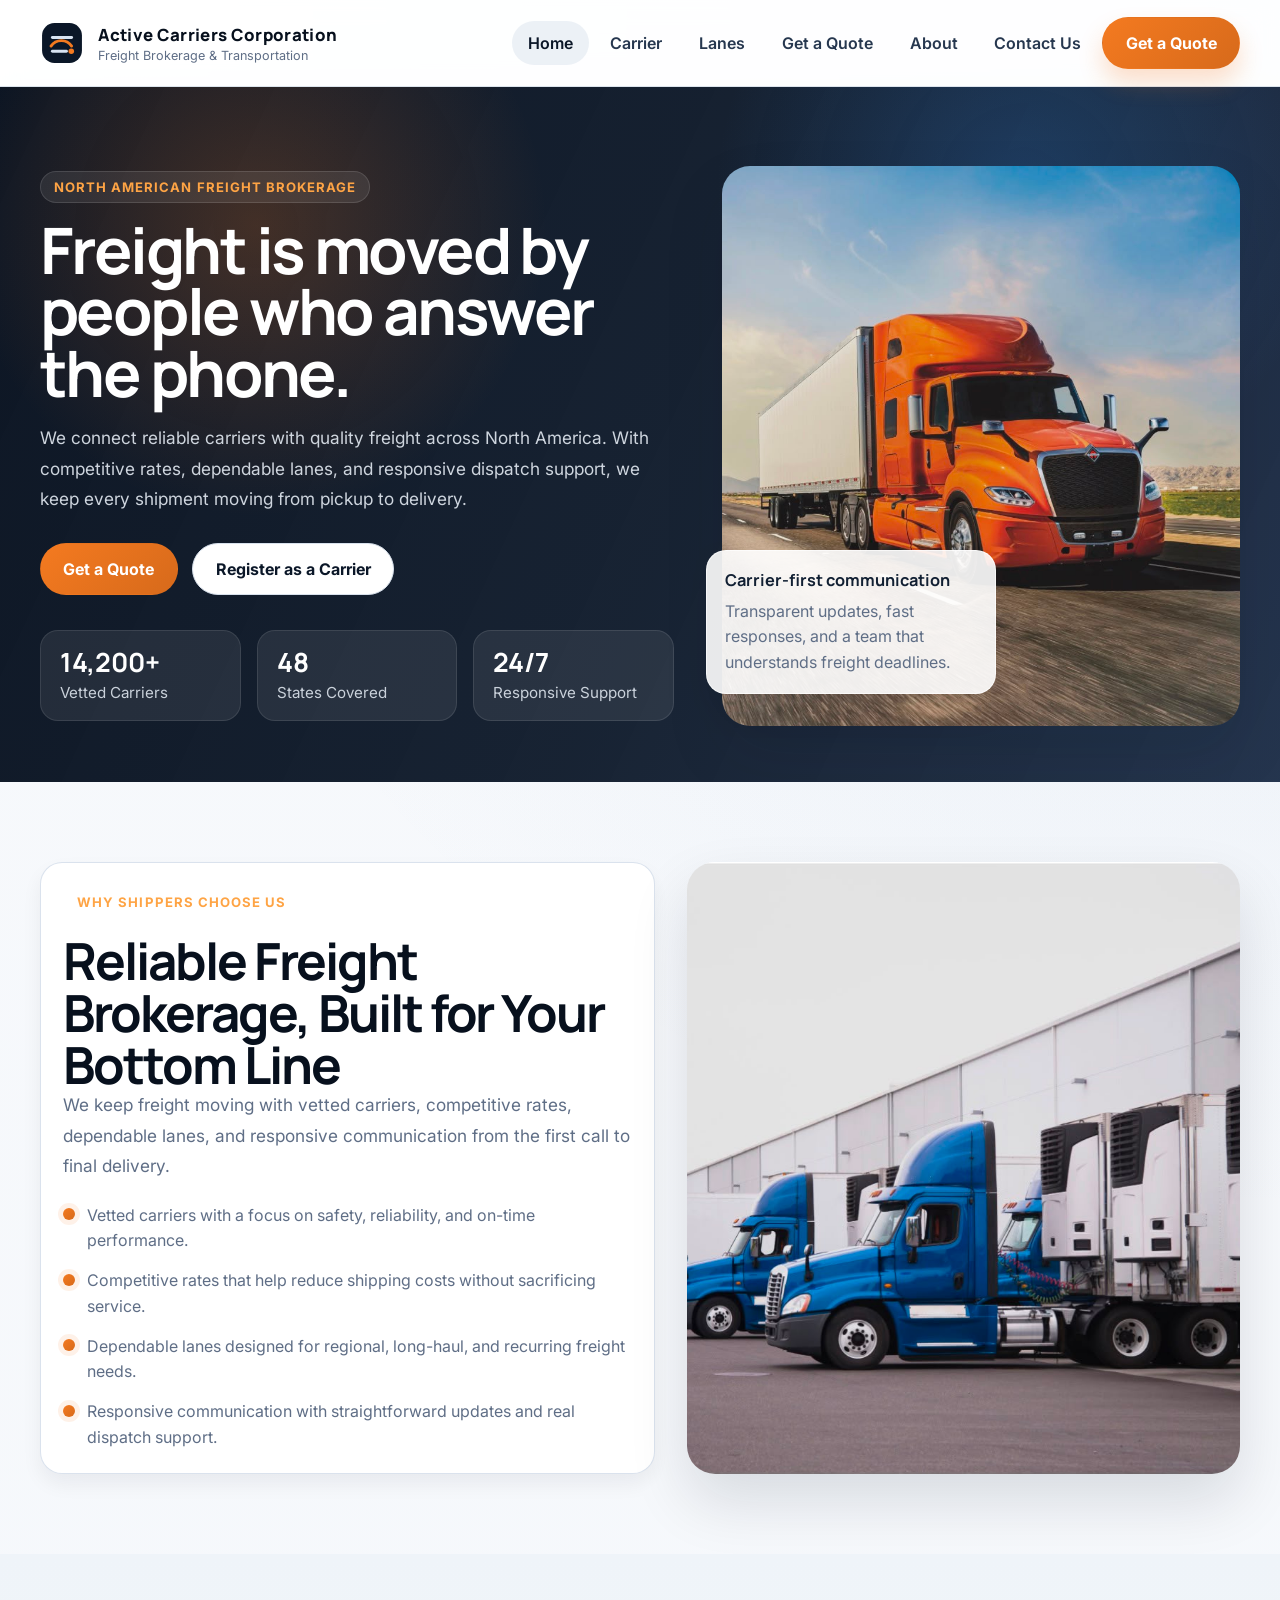
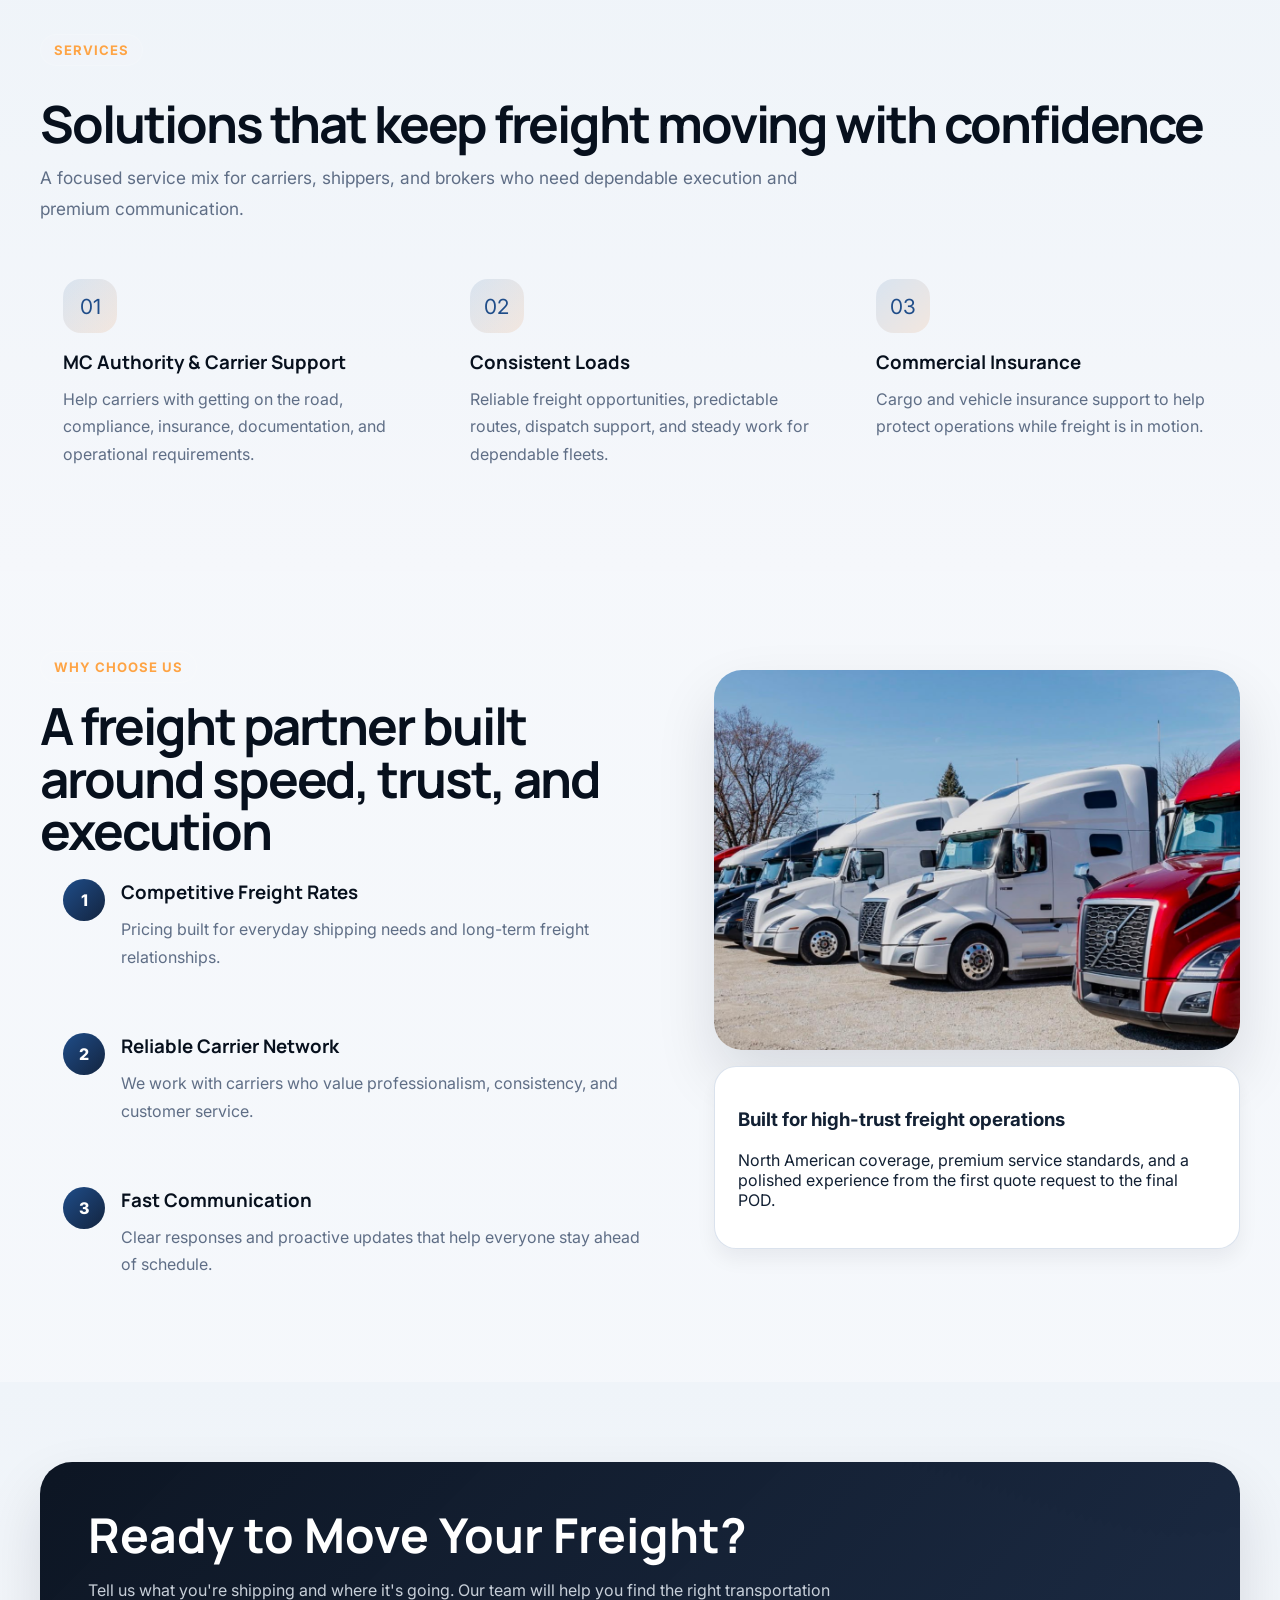
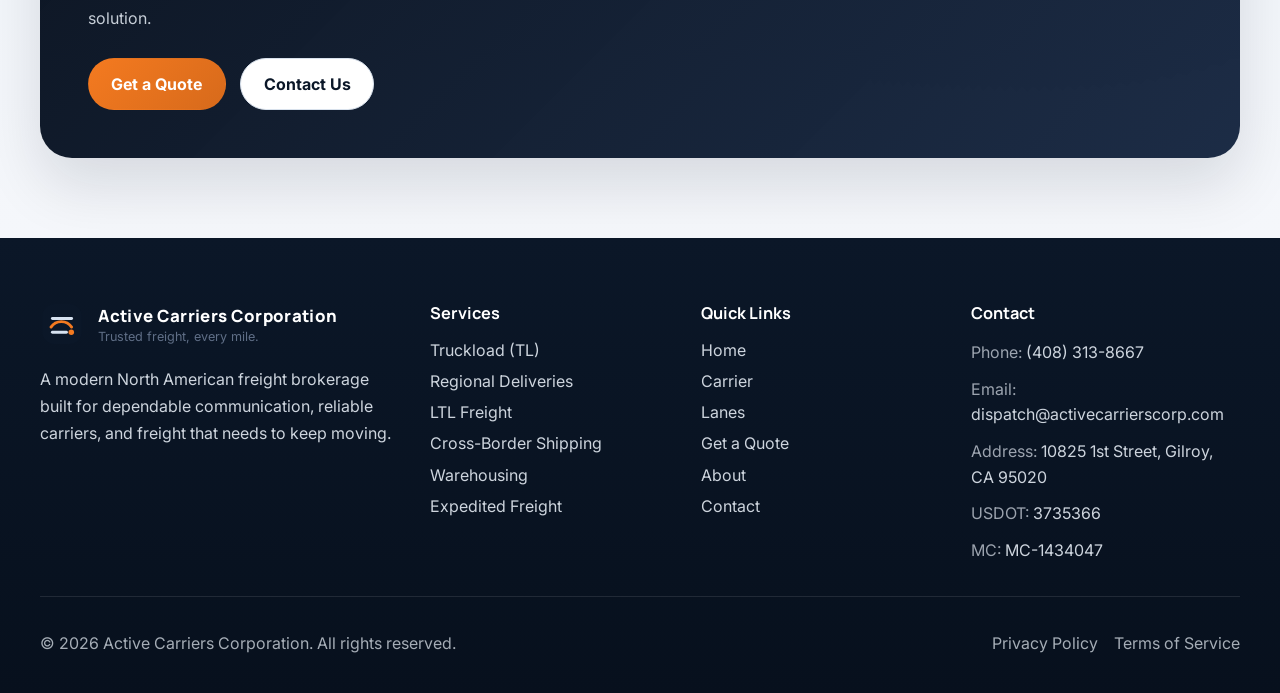
==== commit cb98a733: "Update page titles and descriptions to reflect Active Carriers Corporation branding" ====
--- a/index.html
+++ b/index.html
@@ -3,8 +3,8 @@
 <head>
   <meta charset="utf-8">
   <meta name="viewport" content="width=device-width, initial-scale=1">
-  <title>Business Name | Freight Brokerage & Transportation</title>
-  <meta name="description" content="Business Name is a modern freight brokerage and transportation company connecting reliable carriers with quality freight across North America.">
+  <title>Active Carriers Corporation | Freight Brokerage & Transportation</title>
+  <meta name="description" content="Active Carriers Corporation is a modern freight brokerage and transportation company connecting reliable carriers with quality freight across North America.">
   <link rel="preconnect" href="https://fonts.googleapis.com">
   <link rel="preconnect" href="https://fonts.gstatic.com" crossorigin>
   <link href="https://fonts.googleapis.com/css2?family=Inter:wght@400;500;600;700;800&family=Manrope:wght@600;700;800&display=swap" rel="stylesheet">
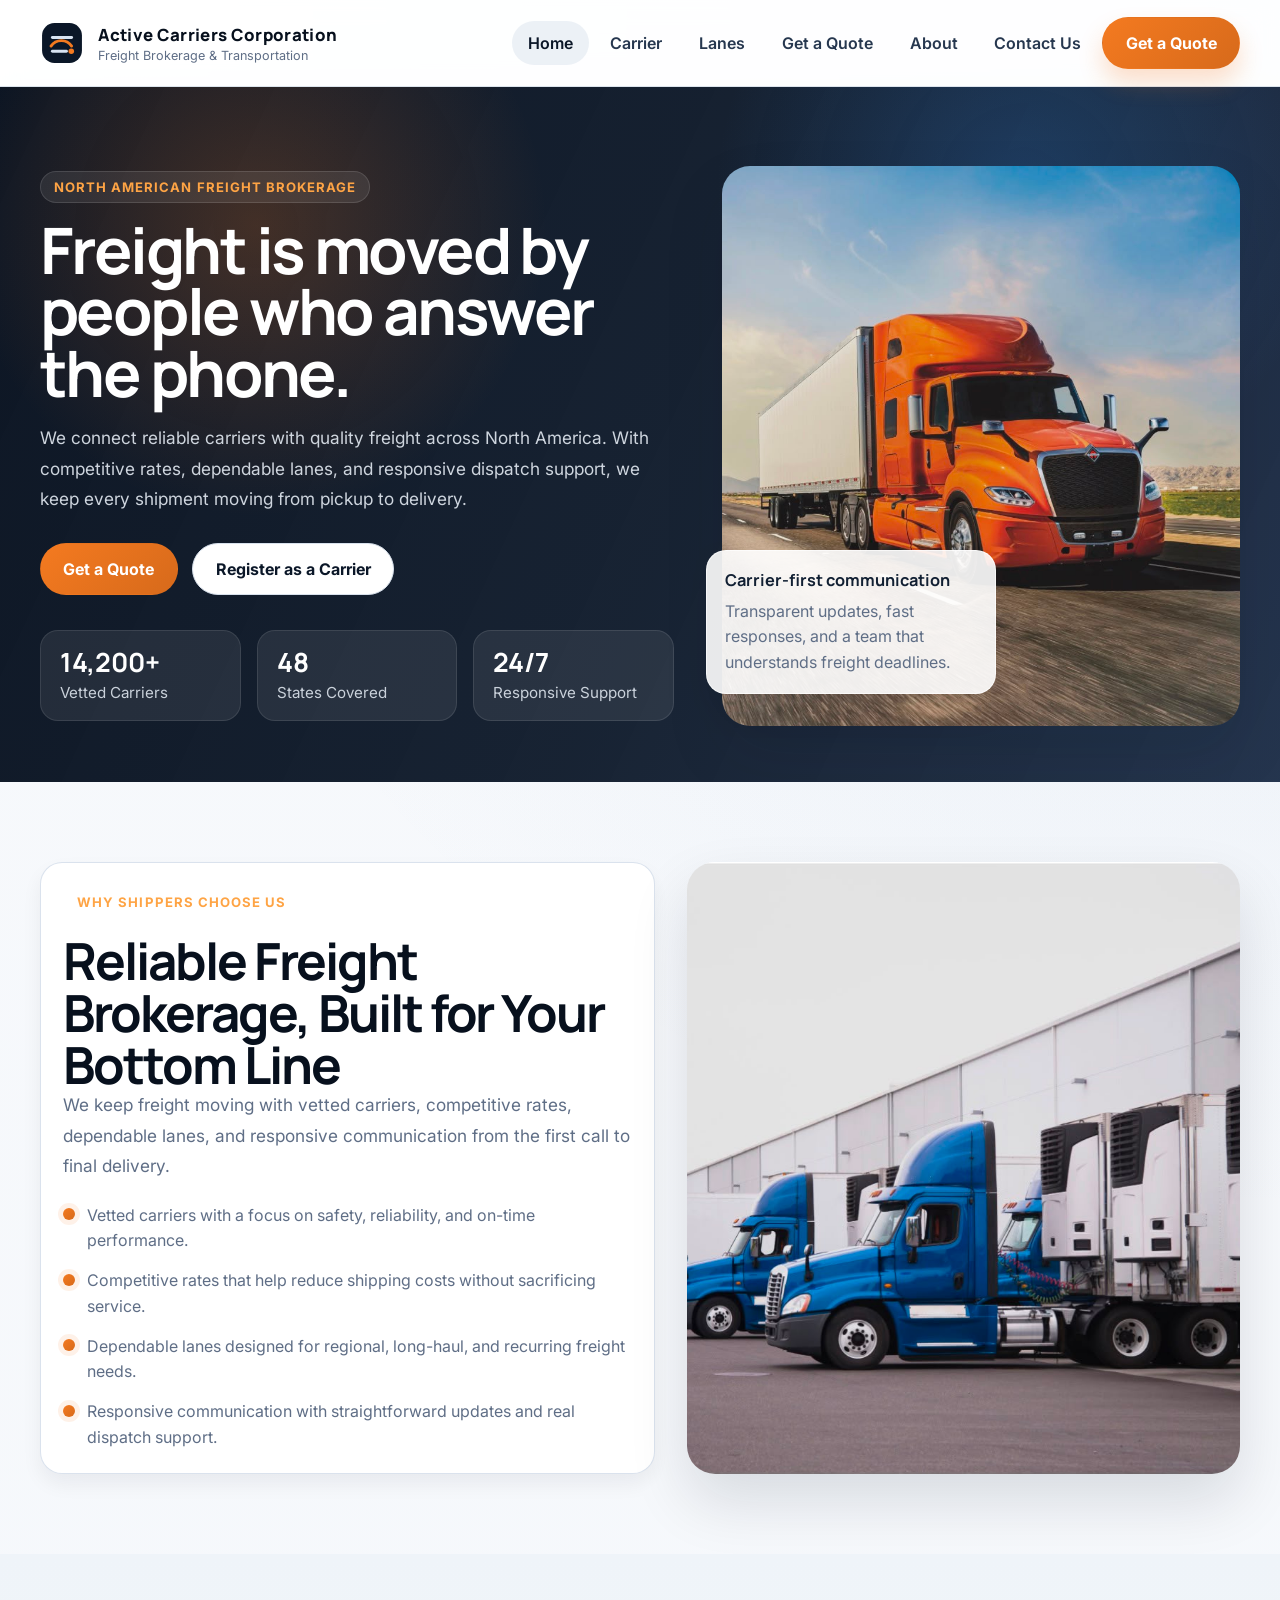
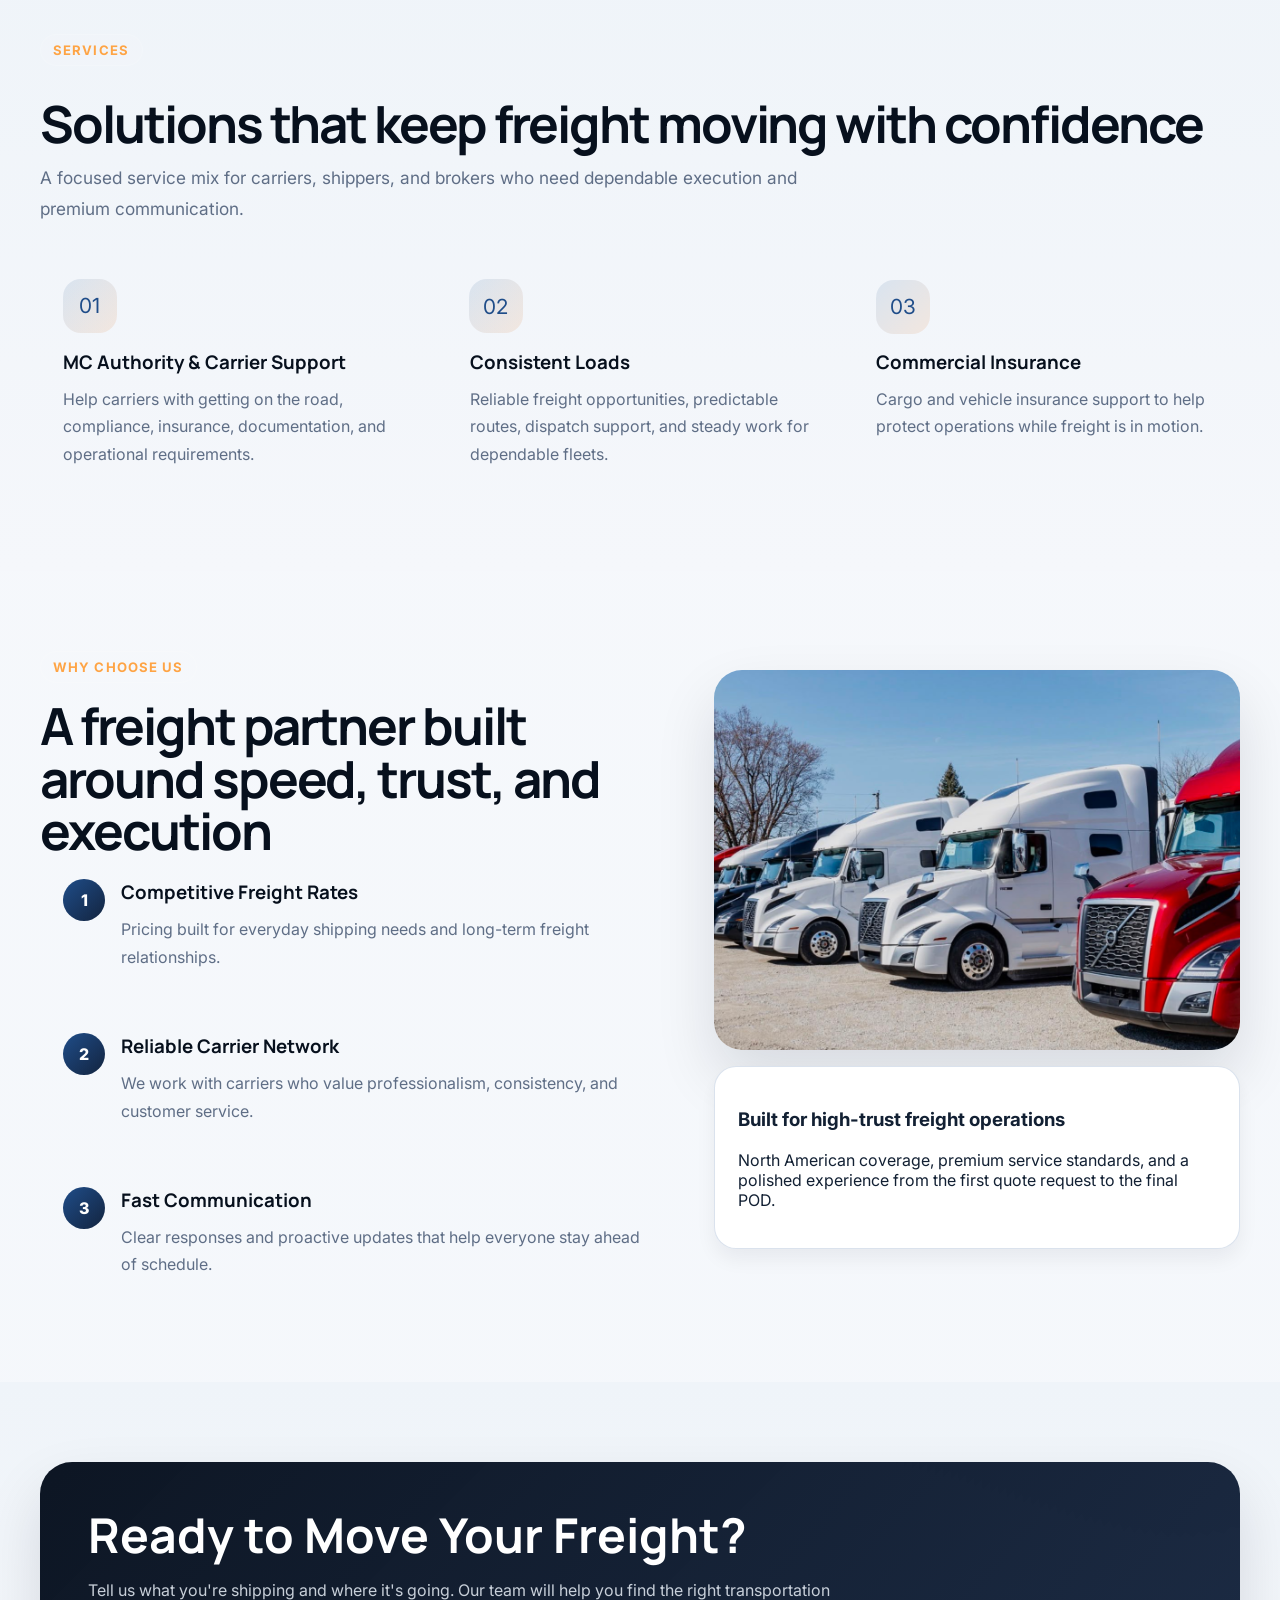
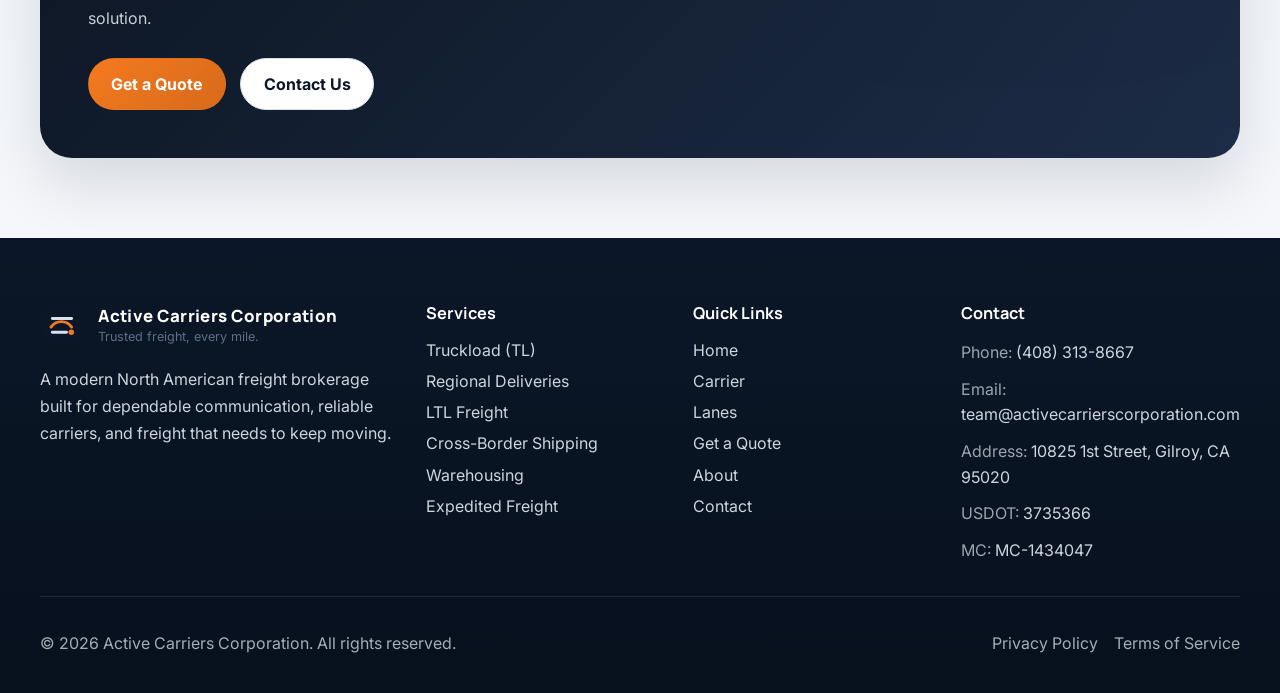
==== commit 148ca9d9: "Enhance SEO and social media integration across multiple pages; update contact email address" ====
--- a/index.html
+++ b/index.html
@@ -5,12 +5,50 @@
   <meta name="viewport" content="width=device-width, initial-scale=1">
   <title>Active Carriers Corporation | Freight Brokerage & Transportation</title>
   <meta name="description" content="Active Carriers Corporation is a modern freight brokerage and transportation company connecting reliable carriers with quality freight across North America.">
+  <meta name="robots" content="index, follow">
+  <meta name="theme-color" content="#0B1728">
+  <link rel="canonical" href="index.html">
+  <meta property="og:type" content="website">
+  <meta property="og:title" content="Active Carriers Corporation | Freight Brokerage & Transportation">
+  <meta property="og:description" content="Connect with reliable carriers and quality freight across North America.">
+  <meta property="og:url" content="index.html">
+  <meta property="og:image" content="assets/logo/logo.svg">
+  <meta name="twitter:card" content="summary">
+  <meta name="twitter:title" content="Active Carriers Corporation | Freight Brokerage & Transportation">
+  <meta name="twitter:description" content="Connect with reliable carriers and quality freight across North America.">
+  <link rel="icon" type="image/svg+xml" href="assets/logo/logo.svg">
+  <link rel="apple-touch-icon" href="assets/logo/logo.svg">
   <link rel="preconnect" href="https://fonts.googleapis.com">
   <link rel="preconnect" href="https://fonts.gstatic.com" crossorigin>
   <link href="https://fonts.googleapis.com/css2?family=Inter:wght@400;500;600;700;800&family=Manrope:wght@600;700;800&display=swap" rel="stylesheet">
   <link rel="stylesheet" href="css/style.css">
   <link rel="stylesheet" href="css/animations.css">
   <link rel="stylesheet" href="css/responsive.css">
+  <script type="application/ld+json">
+    {
+      "@context": "https://schema.org",
+      "@type": "Organization",
+      "name": "Active Carriers Corporation",
+      "url": "index.html",
+      "logo": "assets/logo/logo.svg",
+      "telephone": "+1-408-313-8667",
+      "email": "team@activecarrierscorporation.com",
+      "address": {
+        "@type": "PostalAddress",
+        "streetAddress": "10825 1st Street",
+        "addressLocality": "Gilroy",
+        "addressRegion": "CA",
+        "postalCode": "95020",
+        "addressCountry": "US"
+      },
+      "contactPoint": {
+        "@type": "ContactPoint",
+        "telephone": "+1-408-313-8667",
+        "contactType": "customer service",
+        "email": "team@activecarrierscorporation.com"
+      }
+    }
+  </script>
 </head>
 <body data-page="home">
   <a class="sr-only" href="#main-content">Skip to content</a>
